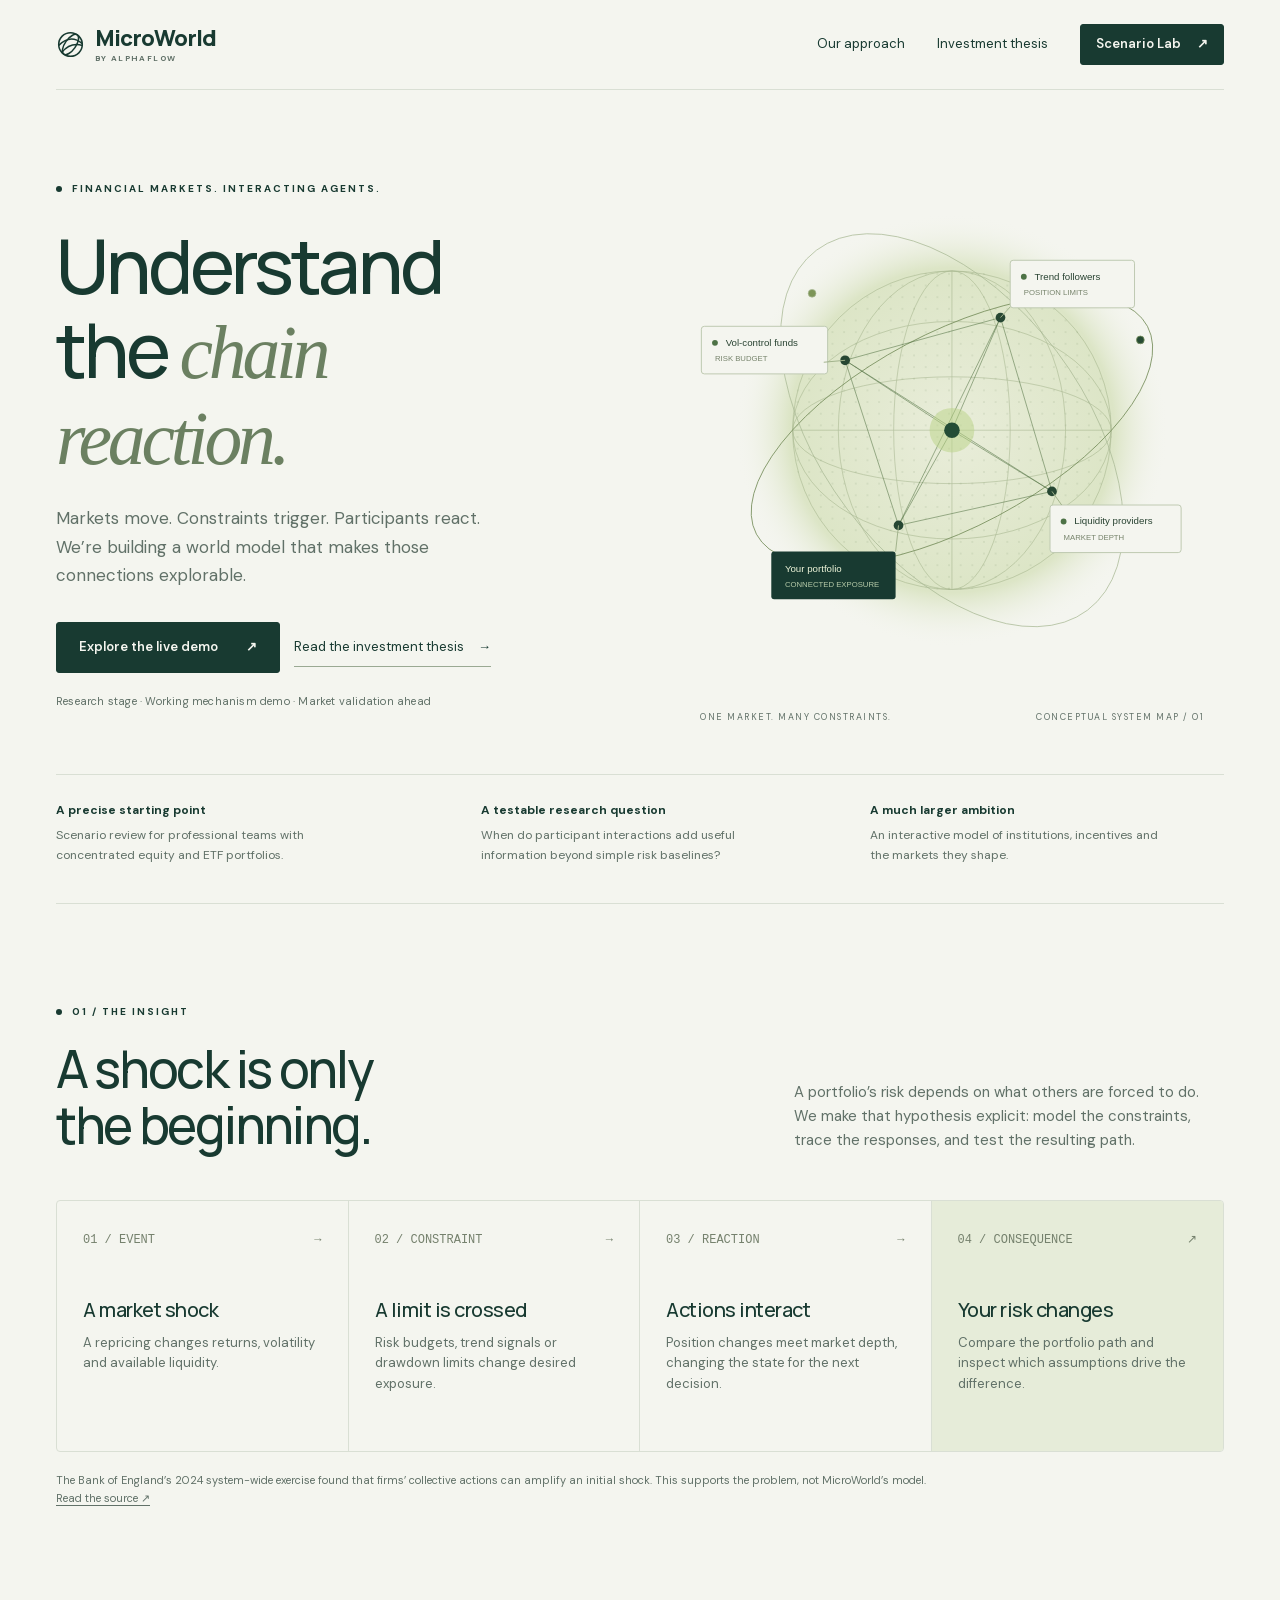
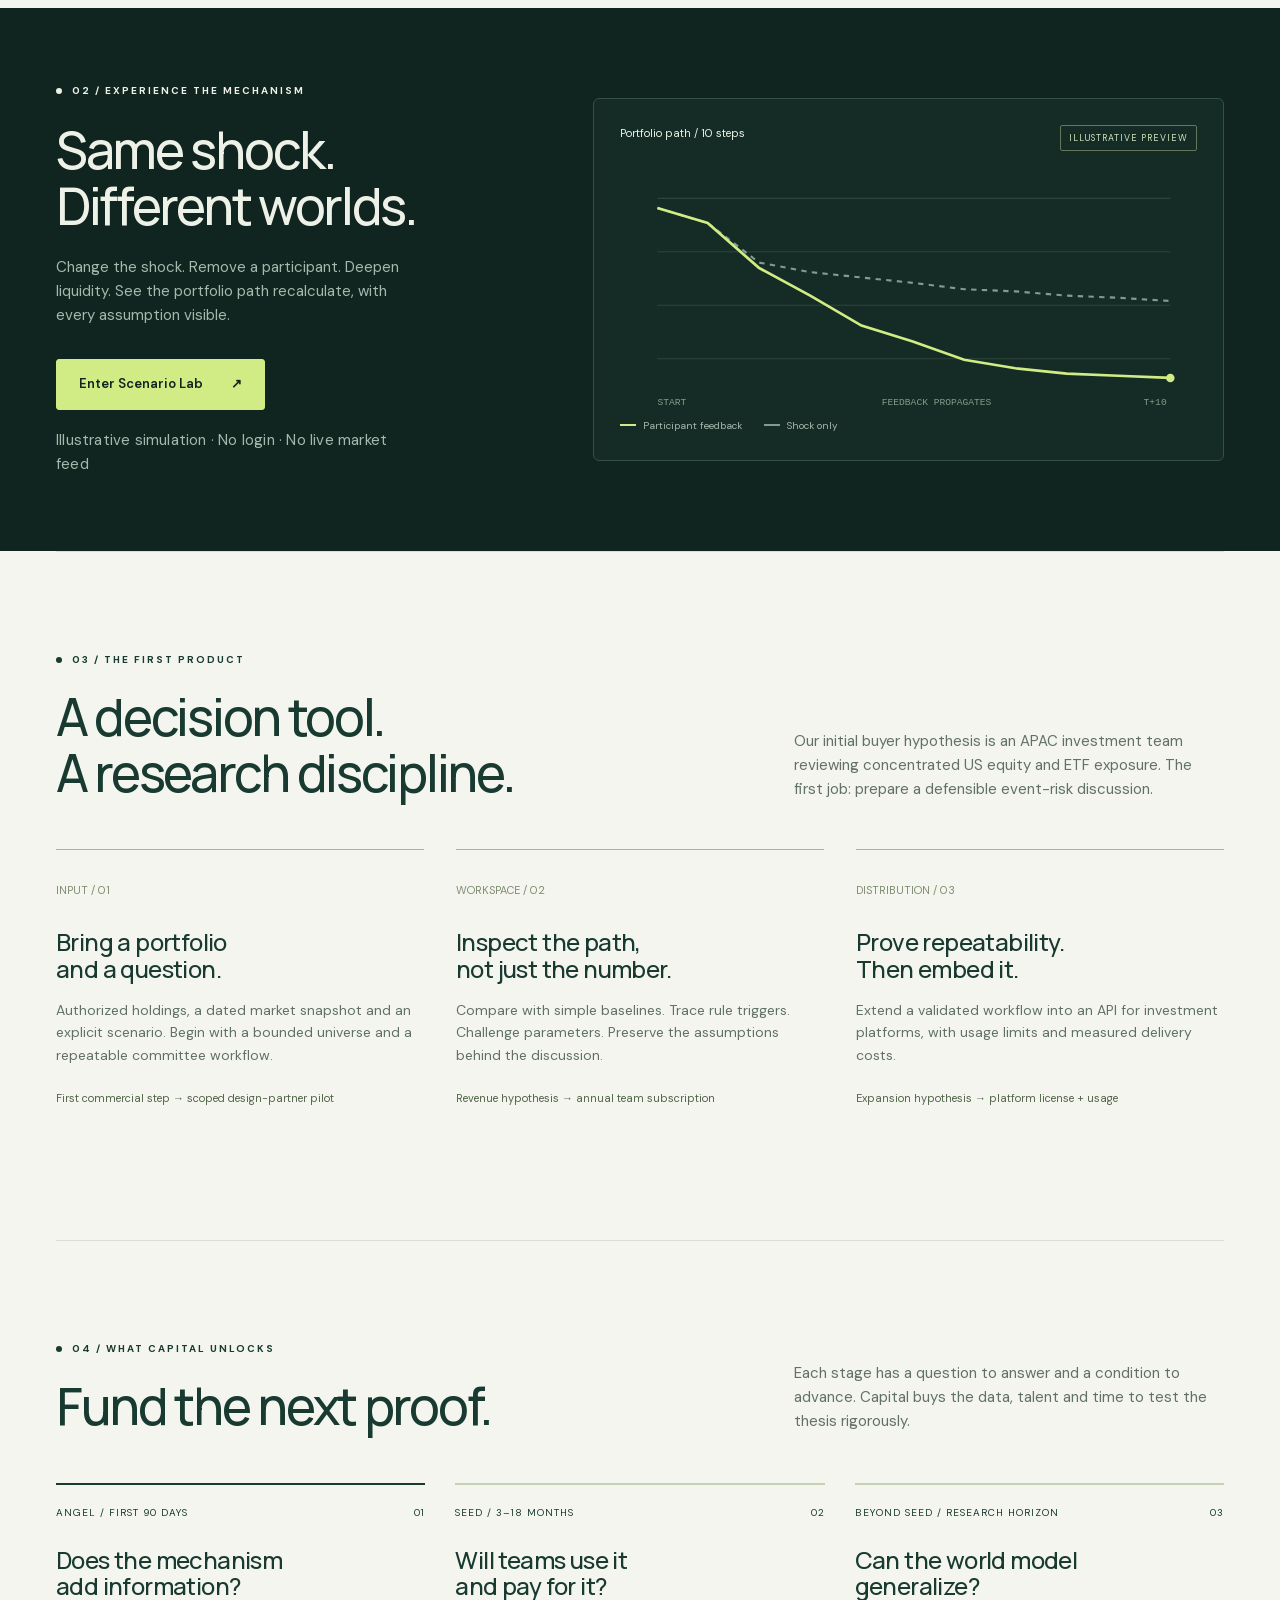
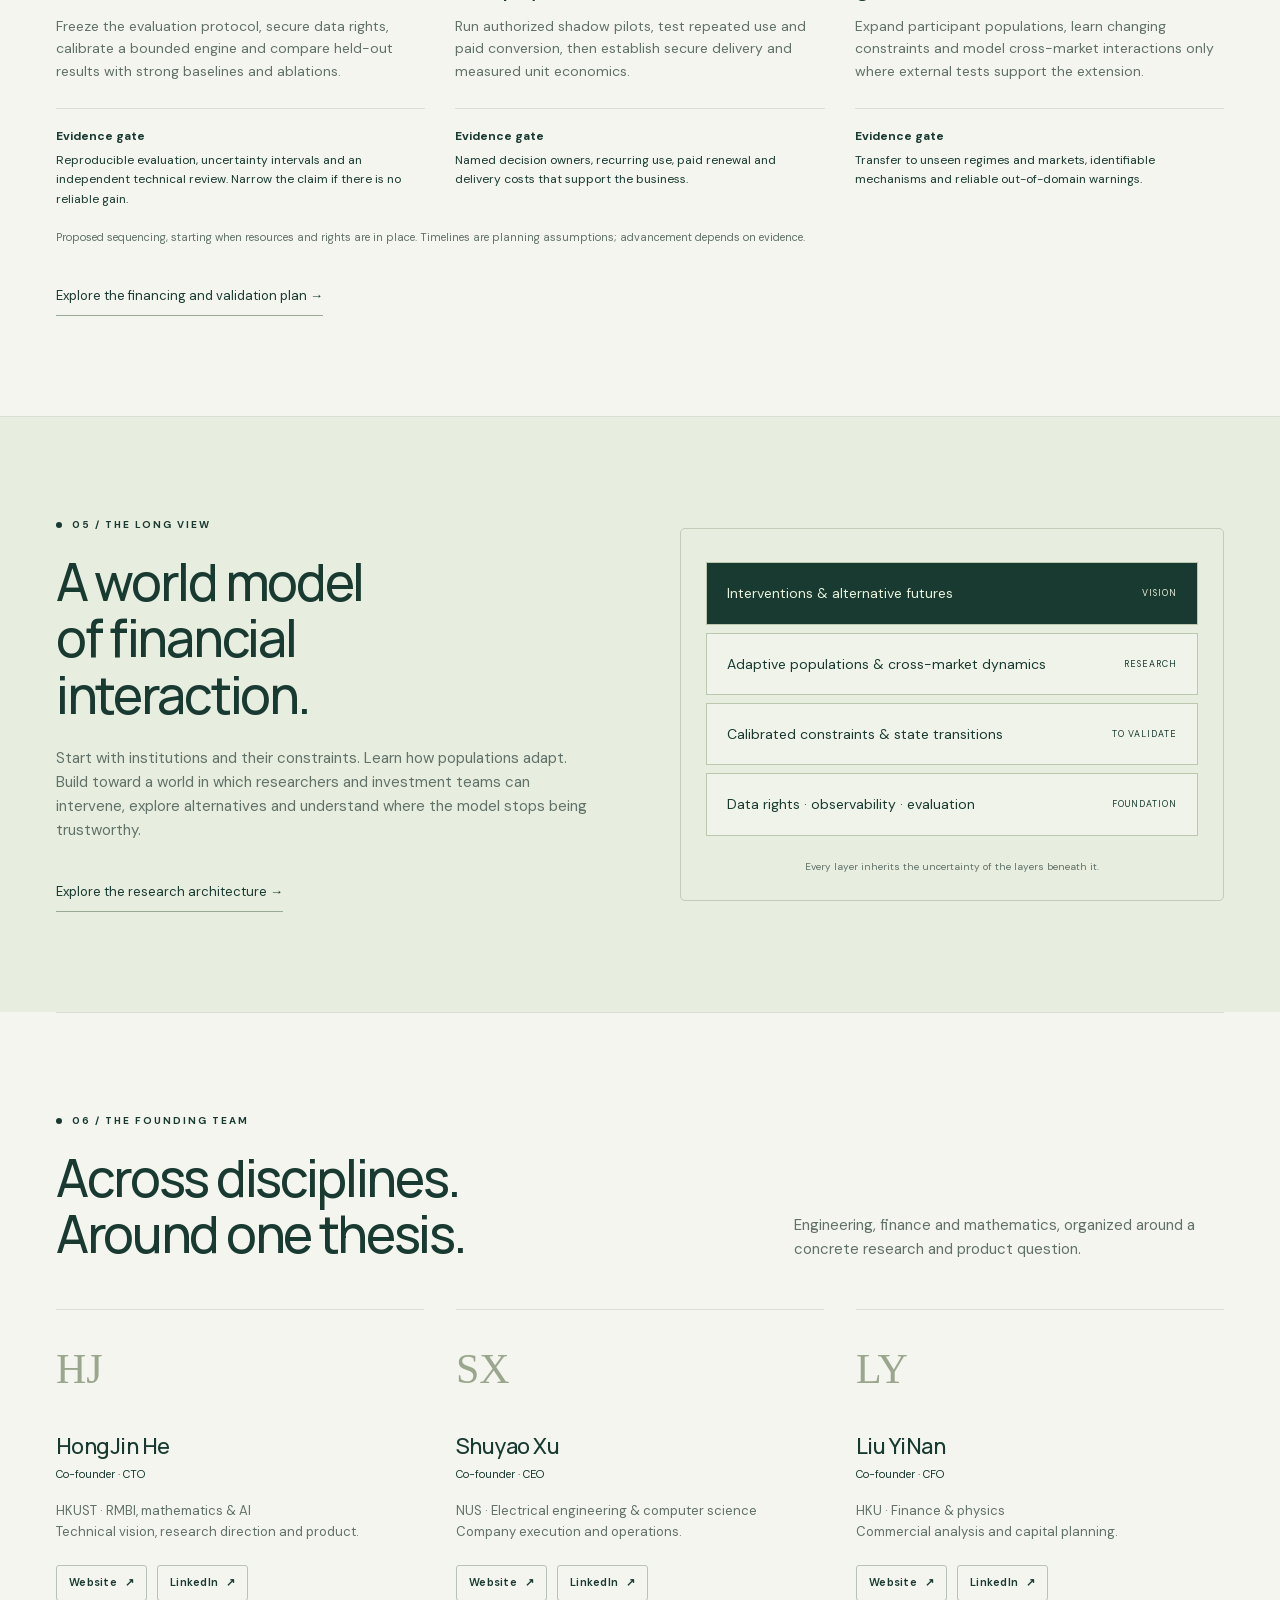
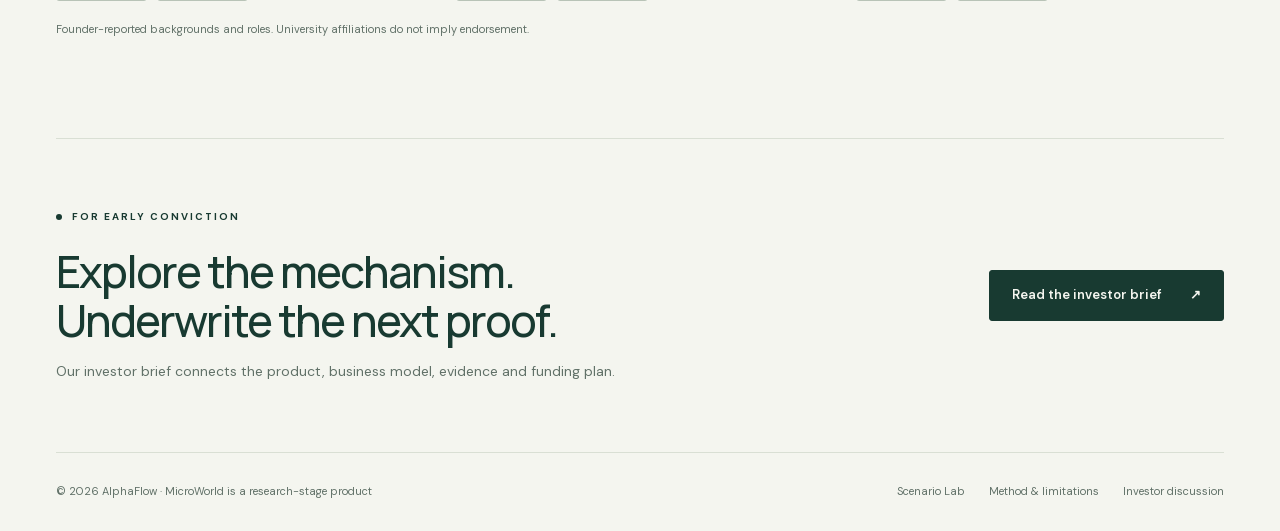
==== index.html @ c83fd240 "Deploy MicroWorld investor website mirror" ====
<!doctype html><html lang="en"><head><meta charset="utf-8"><meta name="viewport" content="width=device-width, initial-scale=1"><meta name="description" content="MicroWorld is building an interactive world model of financial markets. Explore how participant constraints can turn a market shock into portfolio risk."><title>MicroWorld by AlphaFlow — Understand the chain reaction.</title><link rel="icon" href="favicon.svg" type="image/svg+xml"><link rel="stylesheet" href="styles.css"></head><body><a class="skip" href="#main">Skip to content</a><div class="wrap"><header class="header"><a class="brand" href="index.html" aria-label="MicroWorld home"><svg viewBox="0 0 32 32" aria-hidden="true"><g fill="none" stroke="currentColor" stroke-width="1.7"><circle cx="16" cy="16" r="13"/><ellipse cx="16" cy="16" rx="6" ry="13" transform="rotate(35 16 16)"/><path d="M3 17q13-13 26-2M6 25q10-12 23-8"/></g></svg><span class="brand-name">MicroWorld<small>by AlphaFlow</small></span></a><nav class="nav" aria-label="Main navigation"><a class="desktop" href="#approach">Our approach</a><a class="desktop" href="thesis.html">Investment thesis</a><a class="button small" href="lab.html">Scenario Lab <span aria-hidden="true">↗</span></a></nav></header><main id="main"><section class="hero"><div class="hero-copy"><div class="eyebrow">Financial markets. Interacting agents.</div><h1>Understand<br>the <em>chain<br>reaction.</em></h1><p>Markets move. Constraints trigger. Participants react.<br>We’re building a world model that makes those connections explorable.</p><div class="actions"><a class="button" href="lab.html">Explore the live demo <span aria-hidden="true">↗</span></a><a class="text-link" href="thesis.html">Read the investment thesis <span aria-hidden="true">→</span></a></div><p class="micro hero-note">Research stage · Working mechanism demo · Market validation ahead</p></div><div class="world-art"><svg viewBox="0 0 560 550" role="img" aria-label="A network of interacting financial participants surrounding a shared market state"><defs><radialGradient id="globe"><stop offset="0" stop-color="#e9edda"/><stop offset=".75" stop-color="#dce5c6"/><stop offset="1" stop-color="#f4f5ef" stop-opacity="0"/></radialGradient><pattern id="dots" width="12" height="12" patternUnits="userSpaceOnUse"><circle cx="1" cy="1" r=".65" fill="#526f45" opacity=".28"/></pattern></defs><circle cx="280" cy="270" r="223" fill="url(#globe)"/><circle cx="280" cy="270" r="165" fill="url(#dots)"/><g stroke="#778c5c" fill="none" opacity=".48" stroke-width=".65"><circle cx="280" cy="270" r="164"/><ellipse cx="280" cy="270" rx="164" ry="55"/><ellipse cx="280" cy="270" rx="164" ry="112"/><ellipse cx="280" cy="270" rx="60" ry="164"/><ellipse cx="280" cy="270" rx="117" ry="164"/><path d="M116 270h328M280 106v328"/></g><g class="orbit" fill="none" stroke="#78905e" stroke-width=".8"><ellipse cx="280" cy="270" rx="228" ry="100" transform="rotate(-28 280 270)"/><circle cx="474" cy="177" r="4" fill="#274b33"/></g><g class="orbit reverse" fill="none" stroke="#a8b894" stroke-width=".7"><ellipse cx="280" cy="270" rx="232" ry="135" transform="rotate(53 280 270)"/><circle cx="136" cy="129" r="4" fill="#7d9557"/></g><g stroke="#4f6f3f" stroke-width="1" opacity=".55" fill="none"><path d="m170 198 160-44 53 179-158 35-55-170 213 135M330 154 225 368M170 198l110 72 103 63M280 270l50-116M280 270l-55 98"/></g><g fill="#274733"><circle cx="170" cy="198" r="5"/><circle cx="330" cy="154" r="5"/><circle cx="383" cy="333" r="5"/><circle cx="225" cy="368" r="5"/></g><circle class="signal" cx="280" cy="270" r="23" fill="#bad386" opacity=".5"/><circle cx="280" cy="270" r="8" fill="#244d36"/><g font-family="Arial,sans-serif" font-size="10" fill="#294332"><g transform="translate(22 163)"><rect width="130" height="49" rx="3" fill="#f4f5ef" stroke="#bdc9b0"/><circle cx="14" cy="17" r="3" fill="#4d7246"/><text x="25" y="20">Vol-control funds</text><text x="14" y="36" font-size="8" fill="#76836b">RISK BUDGET</text></g><g transform="translate(340 95)"><rect width="128" height="49" rx="3" fill="#f4f5ef" stroke="#bdc9b0"/><circle cx="14" cy="17" r="3" fill="#4d7246"/><text x="25" y="20">Trend followers</text><text x="14" y="36" font-size="8" fill="#76836b">POSITION LIMITS</text></g><g transform="translate(381 347)"><rect width="135" height="49" rx="3" fill="#f4f5ef" stroke="#bdc9b0"/><circle cx="14" cy="17" r="3" fill="#4d7246"/><text x="25" y="20">Liquidity providers</text><text x="14" y="36" font-size="8" fill="#76836b">MARKET DEPTH</text></g><g transform="translate(94 395)"><rect width="128" height="49" rx="3" fill="#183a31"/><text x="14" y="21" fill="#eef5da">Your portfolio</text><text x="14" y="36" font-size="8" fill="#b6cba9">CONNECTED EXPOSURE</text></g></g><path d="M148 200l22-2m170-55-10 11m53 179 10 14M222 395l3-27" stroke="#a1b28b" fill="none"/></svg><div class="art-caption"><span>ONE MARKET. MANY CONSTRAINTS.</span><span>CONCEPTUAL SYSTEM MAP / 01</span></div></div></section><div class="hero-bottom"><div><strong>A precise starting point</strong><p>Scenario review for professional teams with concentrated equity and ETF portfolios.</p></div><div><strong>A testable research question</strong><p>When do participant interactions add useful information beyond simple risk baselines?</p></div><div><strong>A much larger ambition</strong><p>An interactive model of institutions, incentives and the markets they shape.</p></div></div><section class="section" id="approach"><div class="section-head"><div><div class="eyebrow">01 / The insight</div><h2>A shock is only<br>the beginning.</h2></div><p>A portfolio’s risk depends on what others are forced to do. We make that hypothesis explicit: model the constraints, trace the responses, and test the resulting path.</p></div><div class="mechanism"><article><div class="step"><span>01 / EVENT</span><span>→</span></div><h3>A market shock</h3><p>A repricing changes returns, volatility and available liquidity.</p></article><article><div class="step"><span>02 / CONSTRAINT</span><span>→</span></div><h3>A limit is crossed</h3><p>Risk budgets, trend signals or drawdown limits change desired exposure.</p></article><article><div class="step"><span>03 / REACTION</span><span>→</span></div><h3>Actions interact</h3><p>Position changes meet market depth, changing the state for the next decision.</p></article><article><div class="step"><span>04 / CONSEQUENCE</span><span>↗</span></div><h3>Your risk changes</h3><p>Compare the portfolio path and inspect which assumptions drive the difference.</p></article></div><p class="source-note">The Bank of England’s 2024 system-wide exercise found that firms’ collective actions can amplify an initial shock. This supports the problem, not MicroWorld’s model. <a href="https://www.bankofengland.co.uk/financial-stability/boe-system-wide-exploratory-scenario-exercise/boe-swes-exercise-final-report" target="_blank" rel="noopener noreferrer">Read the source ↗</a></p></section></main></div><section class="lab-teaser"><div class="wrap teaser-grid"><div><div class="eyebrow">02 / Experience the mechanism</div><h2>Same shock.<br>Different worlds.</h2><p>Change the shock. Remove a participant. Deepen liquidity. See the portfolio path recalculate, with every assumption visible.</p><div class="actions"><a class="button light" href="lab.html">Enter Scenario Lab <span>↗</span></a></div><p class="micro" style="margin-top:18px">Illustrative simulation · No login · No live market feed</p></div><div class="mini-chart"><div class="mini-chart-top"><span>Portfolio path / 10 steps</span><span class="badge">Illustrative preview</span></div><svg viewBox="0 0 540 240" role="img" aria-label="Illustration of paths diverging as participant feedback amplifies a shock"><g stroke="#2c4439" stroke-width="1"><path d="M35 35h480M35 85h480M35 135h480M35 185h480"/></g><path d="M35 44 82 58 130 95 178 104 226 109 274 114 322 120 370 122 418 126 466 128 515 131" fill="none" stroke="#829a92" stroke-width="2" stroke-dasharray="5 5"/><path d="M35 44 82 58 130 100 178 126 226 154 274 169 322 186 370 194 418 199 466 201 515 203" fill="none" stroke="#d1ec84" stroke-width="2.5"/><circle cx="515" cy="203" r="4" fill="#d1ec84"/><g font-family="monospace" font-size="9" fill="#829c8c"><text x="35" y="228">START</text><text x="245" y="228">FEEDBACK PROPAGATES</text><text x="490" y="228">T+10</text></g></svg><div class="legend"><span>Participant feedback</span><span>Shock only</span></div></div></div></section><div class="wrap"><section class="section" id="product"><div class="section-head"><div><div class="eyebrow">03 / The first product</div><h2>A decision tool.<br>A research discipline.</h2></div><p>Our initial buyer hypothesis is an APAC investment team reviewing concentrated US equity and ETF exposure. The first job: prepare a defensible event-risk discussion.</p></div><div class="compare-head"><article><div class="num">INPUT / 01</div><h3>Bring a portfolio<br>and a question.</h3><p>Authorized holdings, a dated market snapshot and an explicit scenario. Begin with a bounded universe and a repeatable committee workflow.</p><p class="foot">First commercial step → scoped design-partner pilot</p></article><article><div class="num">WORKSPACE / 02</div><h3>Inspect the path,<br>not just the number.</h3><p>Compare with simple baselines. Trace rule triggers. Challenge parameters. Preserve the assumptions behind the discussion.</p><p class="foot">Revenue hypothesis → annual team subscription</p></article><article><div class="num">DISTRIBUTION / 03</div><h3>Prove repeatability.<br>Then embed it.</h3><p>Extend a validated workflow into an API for investment platforms, with usage limits and measured delivery costs.</p><p class="foot">Expansion hypothesis → platform license + usage</p></article></div></section><section class="section" id="roadmap"><div class="section-head"><div><div class="eyebrow">04 / What capital unlocks</div><h2>Fund the next proof.</h2></div><p>Each stage has a question to answer and a condition to advance. Capital buys the data, talent and time to test the thesis rigorously.</p></div><div class="roadmap"><article><div class="stage"><span>Angel / First 90 days</span><span>01</span></div><h3>Does the mechanism<br>add information?</h3><p>Freeze the evaluation protocol, secure data rights, calibrate a bounded engine and compare held-out results with strong baselines and ablations.</p><div class="gate"><strong>Evidence gate</strong>Reproducible evaluation, uncertainty intervals and an independent technical review. Narrow the claim if there is no reliable gain.</div></article><article><div class="stage"><span>Seed / 3–18 months</span><span>02</span></div><h3>Will teams use it<br>and pay for it?</h3><p>Run authorized shadow pilots, test repeated use and paid conversion, then establish secure delivery and measured unit economics.</p><div class="gate"><strong>Evidence gate</strong>Named decision owners, recurring use, paid renewal and delivery costs that support the business.</div></article><article><div class="stage"><span>Beyond seed / Research horizon</span><span>03</span></div><h3>Can the world model<br>generalize?</h3><p>Expand participant populations, learn changing constraints and model cross-market interactions only where external tests support the extension.</p><div class="gate"><strong>Evidence gate</strong>Transfer to unseen regimes and markets, identifiable mechanisms and reliable out-of-domain warnings.</div></article></div><p class="source-note">Proposed sequencing, starting when resources and rights are in place. Timelines are planning assumptions; advancement depends on evidence.</p><div class="actions"><a class="text-link" href="thesis.html#capital">Explore the financing and validation plan →</a></div></section></div><section class="section vision-section" id="vision"><div class="wrap vision-grid"><div><div class="eyebrow">05 / The long view</div><h2>A world model<br>of financial<br>interaction.</h2><p>Start with institutions and their constraints. Learn how populations adapt. Build toward a world in which researchers and investment teams can intervene, explore alternatives and understand where the model stops being trustworthy.</p><div class="actions"><a class="text-link" href="thesis.html#world-model">Explore the research architecture →</a></div></div><div class="world-stack"><div class="world-layer"><span>Interventions & alternative futures</span><small>Vision</small></div><div class="world-layer"><span>Adaptive populations & cross-market dynamics</span><small>Research</small></div><div class="world-layer"><span>Calibrated constraints & state transitions</span><small>To validate</small></div><div class="world-layer"><span>Data rights · observability · evaluation</span><small>Foundation</small></div><p>Every layer inherits the uncertainty of the layers beneath it.</p></div></div></section><div class="wrap"><section class="section" id="team"><div class="section-head"><div><div class="eyebrow">06 / The founding team</div><h2>Across disciplines.<br>Around one thesis.</h2></div><p>Engineering, finance and mathematics, organized around a concrete research and product question.</p></div><div class="team"><article class="person"><div class="initial">HJ</div><h3>HongJin He</h3><div class="role">Co-founder · CTO</div><p>HKUST · RMBI, mathematics & AI<br>Technical vision, research direction and product.</p><div class="profile-links" aria-label="HongJin He profiles"><a href="https://hongjin-he.github.io/" target="_blank" rel="noopener noreferrer">Website <span aria-hidden="true">↗</span></a><a href="https://www.linkedin.com/in/hongjinhe-hkust/" target="_blank" rel="noopener noreferrer">LinkedIn <span aria-hidden="true">↗</span></a></div></article><article class="person"><div class="initial">SX</div><h3>Shuyao Xu</h3><div class="role">Co-founder · CEO</div><p>NUS · Electrical engineering & computer science<br>Company execution and operations.</p><div class="profile-links" aria-label="Shuyao Xu profiles"><a href="https://davidxu277.github.io/" target="_blank" rel="noopener noreferrer">Website <span aria-hidden="true">↗</span></a><a href="https://www.linkedin.com/in/xushuyao-nus/" target="_blank" rel="noopener noreferrer">LinkedIn <span aria-hidden="true">↗</span></a></div></article><article class="person"><div class="initial">LY</div><h3>Liu YiNan</h3><div class="role">Co-founder · CFO</div><p>HKU · Finance & physics<br>Commercial analysis and capital planning.</p><div class="profile-links" aria-label="Liu YiNan profiles"><a href="https://github.com/Gordonlyn/LGYNN" target="_blank" rel="noopener noreferrer">Website <span aria-hidden="true">↗</span></a><a href="https://www.linkedin.com/in/yinan-gordon-liu/" target="_blank" rel="noopener noreferrer">LinkedIn <span aria-hidden="true">↗</span></a></div></article></div><p class="source-note">Founder-reported backgrounds and roles. University affiliations do not imply endorsement.</p></section><section class="closing"><div class="closing-inner"><div><div class="eyebrow" style="margin-bottom:22px">For early conviction</div><h2>Explore the mechanism.<br>Underwrite the next proof.</h2><p>Our investor brief connects the product, business model, evidence and funding plan.</p></div><a class="button" href="thesis.html">Read the investor brief <span>↗</span></a></div></section><footer class="footer"><div>© 2026 AlphaFlow · MicroWorld is a research-stage product</div><div class="footer-links"><a href="lab.html">Scenario Lab</a><a href="method.html">Method & limitations</a><a href="thesis.html#discussion">Investor discussion</a></div></footer></div></body></html>
---- styles.css ----
@font-face {
  font-family: 'DM Sans';
  font-style: normal;
  font-weight: 400;
  font-display: swap;
  src: url(fonts/dm-sans-0.woff2) format('woff2');
  unicode-range: U+0000-00FF, U+0131, U+0152-0153, U+02BB-02BC, U+02C6, U+02DA, U+02DC, U+0304, U+0308, U+0329, U+2000-206F, U+20AC, U+2122, U+2191, U+2193, U+2212, U+2215, U+FEFF, U+FFFD;
}
@font-face {
  font-family: 'DM Sans';
  font-style: normal;
  font-weight: 500;
  font-display: swap;
  src: url(fonts/dm-sans-0.woff2) format('woff2');
  unicode-range: U+0000-00FF, U+0131, U+0152-0153, U+02BB-02BC, U+02C6, U+02DA, U+02DC, U+0304, U+0308, U+0329, U+2000-206F, U+20AC, U+2122, U+2191, U+2193, U+2212, U+2215, U+FEFF, U+FFFD;
}
@font-face {
  font-family: 'DM Sans';
  font-style: normal;
  font-weight: 600;
  font-display: swap;
  src: url(fonts/dm-sans-0.woff2) format('woff2');
  unicode-range: U+0000-00FF, U+0131, U+0152-0153, U+02BB-02BC, U+02C6, U+02DA, U+02DC, U+0304, U+0308, U+0329, U+2000-206F, U+20AC, U+2122, U+2191, U+2193, U+2212, U+2215, U+FEFF, U+FFFD;
}
@font-face {
  font-family: 'DM Sans';
  font-style: normal;
  font-weight: 700;
  font-display: swap;
  src: url(fonts/dm-sans-0.woff2) format('woff2');
  unicode-range: U+0000-00FF, U+0131, U+0152-0153, U+02BB-02BC, U+02C6, U+02DA, U+02DC, U+0304, U+0308, U+0329, U+2000-206F, U+20AC, U+2122, U+2191, U+2193, U+2212, U+2215, U+FEFF, U+FFFD;
}
@font-face {
  font-family: 'DM Sans';
  font-style: normal;
  font-weight: 800;
  font-display: swap;
  src: url(fonts/dm-sans-0.woff2) format('woff2');
  unicode-range: U+0000-00FF, U+0131, U+0152-0153, U+02BB-02BC, U+02C6, U+02DA, U+02DC, U+0304, U+0308, U+0329, U+2000-206F, U+20AC, U+2122, U+2191, U+2193, U+2212, U+2215, U+FEFF, U+FFFD;
}
@font-face {
  font-family: 'Manrope';
  font-style: normal;
  font-weight: 400;
  font-display: swap;
  src: url(fonts/manrope-0.woff2) format('woff2');
  unicode-range: U+0000-00FF, U+0131, U+0152-0153, U+02BB-02BC, U+02C6, U+02DA, U+02DC, U+0304, U+0308, U+0329, U+2000-206F, U+20AC, U+2122, U+2191, U+2193, U+2212, U+2215, U+FEFF, U+FFFD;
}
@font-face {
  font-family: 'Manrope';
  font-style: normal;
  font-weight: 500;
  font-display: swap;
  src: url(fonts/manrope-0.woff2) format('woff2');
  unicode-range: U+0000-00FF, U+0131, U+0152-0153, U+02BB-02BC, U+02C6, U+02DA, U+02DC, U+0304, U+0308, U+0329, U+2000-206F, U+20AC, U+2122, U+2191, U+2193, U+2212, U+2215, U+FEFF, U+FFFD;
}
@font-face {
  font-family: 'Manrope';
  font-style: normal;
  font-weight: 600;
  font-display: swap;
  src: url(fonts/manrope-0.woff2) format('woff2');
  unicode-range: U+0000-00FF, U+0131, U+0152-0153, U+02BB-02BC, U+02C6, U+02DA, U+02DC, U+0304, U+0308, U+0329, U+2000-206F, U+20AC, U+2122, U+2191, U+2193, U+2212, U+2215, U+FEFF, U+FFFD;
}
@font-face {
  font-family: 'Manrope';
  font-style: normal;
  font-weight: 700;
  font-display: swap;
  src: url(fonts/manrope-0.woff2) format('woff2');
  unicode-range: U+0000-00FF, U+0131, U+0152-0153, U+02BB-02BC, U+02C6, U+02DA, U+02DC, U+0304, U+0308, U+0329, U+2000-206F, U+20AC, U+2122, U+2191, U+2193, U+2212, U+2215, U+FEFF, U+FFFD;
}
@font-face {
  font-family: 'Manrope';
  font-style: normal;
  font-weight: 800;
  font-display: swap;
  src: url(fonts/manrope-0.woff2) format('woff2');
  unicode-range: U+0000-00FF, U+0131, U+0152-0153, U+02BB-02BC, U+02C6, U+02DA, U+02DC, U+0304, U+0308, U+0329, U+2000-206F, U+20AC, U+2122, U+2191, U+2193, U+2212, U+2215, U+FEFF, U+FFFD;
}
:root{--paper:#f4f5ef;--ink:#183a31;--muted:#617168;--line:#d9dfd4;--lime:#d1ec84;--white:#fff;--dark:#10251f;--orange:#db7955;--radius:5px;--font:'DM Sans',Arial,sans-serif;--display:'Manrope',Arial,sans-serif}*{box-sizing:border-box}html{scroll-behavior:smooth;scroll-padding-top:90px}body{margin:0;background:var(--paper);color:var(--ink);font-family:var(--font);font-size:16px;line-height:1.6}a{color:inherit;text-decoration:none}button,input,select{font:inherit}button,a,input,select,summary{-webkit-tap-highlight-color:transparent}button{cursor:pointer}a:focus-visible,button:focus-visible,input:focus-visible,select:focus-visible,summary:focus-visible{outline:3px solid #899c43;outline-offset:5px}button:disabled{cursor:wait;opacity:.65}img,svg{max-width:100%}h1,h2,h3,h4,p{margin:0}h1,h2,h3{font-family:var(--display);font-weight:500;line-height:1.1;letter-spacing:-.045em}h1{font-size:clamp(48px,5.9vw,88px)}h2{font-size:clamp(35px,4vw,58px)}h3{font-size:24px;letter-spacing:-.025em}p{color:var(--muted)}.wrap{max-width:1320px;margin:auto;padding:0 56px}.skip{position:absolute;left:20px;top:-100px;background:var(--lime);padding:10px;z-index:100}.skip:focus{top:10px}.header{height:90px;display:flex;align-items:center;justify-content:space-between;border-bottom:1px solid var(--line);gap:24px}.brand{display:inline-flex;align-items:center;gap:10px;font-family:var(--display);font-size:22px;font-weight:800;letter-spacing:-.9px}.brand svg{width:29px;height:29px}.nav{display:flex;align-items:center;gap:32px;font-size:13px}.nav a:hover{opacity:.65}.nav a[aria-current=page]{text-decoration:underline;text-underline-offset:8px}.button{display:inline-flex;align-items:center;justify-content:center;gap:28px;background:var(--ink);color:var(--paper);border:1px solid var(--ink);padding:14px 22px;font-size:13px;font-weight:600;border-radius:3px;min-height:48px;transition:transform .2s,background .2s}.button:hover{background:#2c5145;transform:translateY(-2px)}.button.light{background:var(--lime);border-color:var(--lime);color:var(--dark)}.button.outline{background:transparent;color:var(--ink);border-color:#b8c3b7}.button.small{padding:9px 15px;min-height:40px;gap:16px}.eyebrow{display:flex;gap:10px;align-items:center;font-size:10px;font-weight:700;letter-spacing:2px;text-transform:uppercase}.eyebrow:before{content:'';width:6px;height:6px;background:currentColor;border-radius:50%}.hero{padding:78px 0 50px;display:grid;grid-template-columns:1.12fr 1fr;gap:15px;align-items:center;min-height:660px}.hero h1{margin:27px 0 24px;max-width:690px}.hero h1 em{font-family:Georgia,serif;font-weight:400;color:#6b8061;letter-spacing:-.055em}.hero-copy>p{max-width:470px;font-size:17px;line-height:1.7}.actions{display:flex;flex-wrap:wrap;gap:14px;align-items:center;margin-top:32px}.text-link{font-size:13px;display:inline-flex;align-items:center;gap:14px;border-bottom:1px solid #9aa993;padding:8px 0}.micro{font-size:11px;letter-spacing:.2px}.hero-note{margin-top:20px}.world-art{position:relative;min-width:0}.world-art svg{width:100%;height:auto;overflow:visible}.art-caption{display:flex;justify-content:space-between;font-size:9px;letter-spacing:1.5px;color:var(--muted);padding:0 20px}.orbit{transform-origin:280px 270px;animation:orbit 100s linear infinite}.orbit.reverse{animation-direction:reverse;animation-duration:130s}.signal{animation:signal 4s ease-in-out infinite}.hero-bottom{display:grid;grid-template-columns:1.1fr 1fr 1fr;border-top:1px solid var(--line);padding:26px 0 38px;gap:35px}.hero-bottom p{font-size:12px;max-width:300px}.hero-bottom strong{font-size:12px;display:block;color:var(--ink);margin-bottom:6px}.label{font-size:10px;letter-spacing:1.6px;text-transform:uppercase;color:var(--muted)}.section{padding:100px 0;border-top:1px solid var(--line)}.section-head{display:grid;grid-template-columns:1.2fr 1fr;align-items:end;gap:80px;margin-bottom:48px}.section-head h2{margin-top:20px}.section-head>p{font-size:15px;max-width:430px;justify-self:end}.mechanism{display:grid;grid-template-columns:repeat(4,1fr);border:1px solid var(--line);border-radius:4px;overflow:hidden}.mechanism article{padding:30px 26px;border-right:1px solid var(--line);position:relative;min-height:250px}.mechanism article:last-child{border:0;background:#e6ecd9}.step{display:flex;justify-content:space-between;font-family:monospace;font-size:12px;color:#75816d;margin-bottom:48px}.mechanism h3{font-size:20px;margin-bottom:12px}.mechanism p{font-size:13px}.source-note{font-size:11px;margin-top:20px;max-width:880px}.source-note a{text-decoration:underline;text-underline-offset:3px}.lab-teaser{background:var(--dark);color:#eef1e7;padding:75px 0}.lab-teaser p{color:#a7b9ae}.teaser-grid{display:grid;grid-template-columns:.85fr 1.2fr;gap:90px;align-items:center}.teaser-grid h2{margin:22px 0}.teaser-grid>div>p{font-size:15px;max-width:360px}.mini-chart{border:1px solid #365045;border-radius:6px;background:#142c25;padding:26px}.mini-chart-top{display:flex;justify-content:space-between;font-size:11px;margin-bottom:10px}.badge{font-size:9px;letter-spacing:1px;text-transform:uppercase;padding:5px 8px;border:1px solid #65775a;color:#d2e4bd;white-space:nowrap;border-radius:2px}.mini-chart svg{width:100%;display:block}.legend{display:flex;gap:22px;font-size:10px;color:#a7b9ae;flex-wrap:wrap}.legend span:before{content:'';display:inline-block;width:16px;height:2px;background:var(--lime);margin:0 7px 3px 0}.legend span:nth-child(2):before{background:#829a92}.compare-head{display:grid;grid-template-columns:1fr 1fr 1fr;gap:32px}.compare-head article{padding:32px 0;border-top:1px solid #a6b59d}.compare-head .num{font-size:11px;color:#7f8e71;margin-bottom:30px}.compare-head h3{margin-bottom:17px}.compare-head p{font-size:14px}.compare-head .foot{font-size:11px;margin-top:24px;color:#526549}.roadmap{display:grid;grid-template-columns:repeat(3,1fr);gap:30px;margin-top:50px}.roadmap article{border-top:2px solid #c5d3b1;padding-top:20px}.roadmap article:first-child{border-color:var(--ink)}.roadmap .stage{display:flex;justify-content:space-between;gap:8px;font-size:10px;text-transform:uppercase;letter-spacing:1px;margin-bottom:26px}.roadmap h3{margin-bottom:15px}.roadmap p{font-size:14px}.gate{margin-top:26px;padding-top:18px;border-top:1px solid var(--line);font-size:12px}.gate strong{display:block;margin-bottom:5px}.vision-section{background:#e7eddf}.vision-grid{display:grid;grid-template-columns:1fr 1fr;gap:80px;align-items:center}.vision-grid h2{margin:20px 0 24px}.vision-grid p{font-size:15px}.world-stack{border:1px solid #c2ccb8;border-radius:5px;padding:25px}.world-layer{padding:19px 20px;display:flex;align-items:center;justify-content:space-between;border:1px solid #bbc8ad;margin:8px 0;background:#f0f3e9;font-size:14px}.world-layer:first-child{background:var(--ink);color:#e9f0db}.world-layer small{font-size:9px;letter-spacing:1px;text-transform:uppercase}.world-stack>p{font-size:10px;text-align:center;padding:15px 8px 0}.team{display:grid;grid-template-columns:repeat(3,1fr);gap:32px}.person{border-top:1px solid var(--line);padding-top:26px}.person .initial{font-family:Georgia,serif;font-size:42px;color:#9aa68d;margin-bottom:30px}.person h3{font-size:22px}.person .role{font-size:11px;margin:8px 0 18px;color:var(--ink)}.person p{font-size:13px}.profile-links{display:flex;flex-wrap:wrap;gap:10px;margin-top:22px}.profile-links a{display:inline-flex;align-items:center;gap:8px;border:1px solid #b8c3b7;border-radius:3px;padding:8px 12px;color:var(--ink);font-size:11px;font-weight:600;letter-spacing:.25px;transition:background .2s,border-color .2s,transform .2s}.profile-links a:hover{background:#e6ecd9;border-color:#8fa182;transform:translateY(-1px)}.closing{padding:70px 0;border-top:1px solid var(--line)}.closing-inner{display:flex;align-items:center;justify-content:space-between;gap:30px}.closing h2{font-size:44px;max-width:650px}.closing p{margin-top:16px;font-size:14px}.footer{padding:30px 0;border-top:1px solid var(--line);display:flex;justify-content:space-between;gap:24px;font-size:11px;color:var(--muted)}.footer-links{display:flex;gap:24px}.page-top{padding:70px 0 55px;max-width:960px}.page-top h1{font-size:clamp(44px,5vw,72px);margin:22px 0}.page-top>p{max-width:680px}.thesis-grid{display:grid;grid-template-columns:230px 1fr;gap:70px;padding-bottom:90px}.toc{position:sticky;top:30px;align-self:start;display:grid;gap:13px;font-size:12px;padding-top:30px;border-top:1px solid var(--line)}.toc a{color:var(--muted)}.toc a:hover{color:var(--ink)}.prose section{padding:35px 0 48px;border-top:1px solid var(--line)}.prose h2{font-size:34px;margin-bottom:23px}.prose h3{font-size:19px;margin:25px 0 12px}.prose p{font-size:15px;margin-bottom:15px}.prose ul{padding-left:20px;color:var(--muted);font-size:14px}.prose li{margin:10px 0}.prose table{border-collapse:collapse;width:100%;font-size:12px;margin:20px 0}.prose td,.prose th{text-align:left;padding:15px 12px;border-bottom:1px solid var(--line);vertical-align:top}.prose th{font-size:10px;text-transform:uppercase;letter-spacing:.8px;color:var(--muted)}.prose a:not(.button){text-decoration:underline;text-underline-offset:4px}.callout{padding:22px 25px;background:#e7edde;border-left:3px solid #7d975d;margin:25px 0;font-size:14px}.callout p:last-child{margin:0}.status-row{display:grid;grid-template-columns:110px 1fr;gap:20px;padding:18px 0;border-bottom:1px solid var(--line);font-size:14px}.status-tag{font-size:9px;text-transform:uppercase;letter-spacing:1px;font-weight:700;align-self:start;padding:5px 7px;background:#e3e9d8;text-align:center}.status-tag.planned{background:#ebe5d8}.faq details{border-bottom:1px solid var(--line);padding:20px 0}.faq summary{font-family:var(--display);font-size:17px;cursor:pointer}.faq details p{padding:18px 20px 0 0;font-size:14px}.print-only{display:none}@keyframes orbit{to{transform:rotate(360deg)}}@keyframes signal{0%,100%{opacity:.4}50%{opacity:1}}@media(prefers-reduced-motion:reduce){*{animation:none!important;transition:none!important;scroll-behavior:auto!important}}@media(min-width:1500px){.hero{min-height:710px}}@media(max-width:1000px){.wrap{padding:0 30px}.nav{gap:20px}.hero{gap:0;min-height:580px}.hero h1{font-size:60px}.section-head{gap:35px}.teaser-grid{gap:40px}.mechanism article{padding:25px 18px}.vision-grid{gap:35px}.thesis-grid{grid-template-columns:180px 1fr;gap:35px}}@media(max-width:720px){.wrap{padding:0 22px}.header{height:76px}.brand{font-size:20px}.nav{gap:16px}.nav .desktop{display:none}.nav .button{font-size:11px;padding:8px 11px;min-height:38px;gap:10px}.hero{grid-template-columns:1fr;padding:48px 0 30px;min-height:0}.hero h1{font-size:55px;max-width:500px;line-height:1.04}.hero-copy>p{font-size:15px}.hero .world-art{max-width:460px;margin:0 auto;max-height:450px}.hero-bottom{grid-template-columns:1fr;gap:22px;padding-top:25px}.hero-bottom p{max-width:none}.section{padding:62px 0}.section-head{grid-template-columns:1fr;gap:22px;margin-bottom:32px}.section-head>p{justify-self:start;max-width:none}.mechanism{grid-template-columns:1fr 1fr}.mechanism article{border-bottom:1px solid var(--line);min-height:235px}.mechanism article:nth-child(2){border-right:0}.mechanism article:nth-child(3){border-bottom:0}.step{margin-bottom:30px}.teaser-grid,.vision-grid{grid-template-columns:1fr;gap:35px}.lab-teaser{padding:55px 0}.mini-chart{padding:18px}.compare-head,.roadmap,.team{grid-template-columns:1fr;gap:24px}.compare-head .num{margin-bottom:18px}.compare-head article{padding:22px 0 8px}.roadmap{margin-top:30px}.roadmap .stage{margin-bottom:18px}.person .initial{margin-bottom:12px}.closing-inner{display:block}.closing .button{margin-top:27px}.closing h2{font-size:36px}.footer{display:block}.footer-links{margin-top:18px}.thesis-grid{display:block}.toc{position:static;display:flex;flex-wrap:wrap;gap:10px 22px;padding:20px 0}.prose h2{font-size:30px}.prose table{font-size:11px}.prose td,.prose th{padding:12px 7px}.page-top{padding:50px 0 35px}.status-row{grid-template-columns:85px 1fr;gap:12px}.art-caption{font-size:8px}.hero-note{font-size:10px}.button{gap:20px}.world-layer{font-size:12px;padding:17px 12px}}@media print{body{background:white}.header,.footer,.toc,.no-print{display:none}.wrap{padding:0;max-width:none}.thesis-grid{display:block}.page-top{padding:10px 0}.page-top h1{font-size:36px}.prose section{break-inside:avoid;padding:18px 0}.prose h2{font-size:25px}.print-only{display:block}.section{break-inside:avoid}}

.hero-copy>p.hero-note{font-size:11px;line-height:1.6}

@media(max-width:720px){.hero h1{font-size:clamp(42px,14vw,55px)}}

.brand svg{flex-shrink:0}.brand{white-space:nowrap}@media(max-width:380px){.header{gap:10px}.brand{font-size:17px;gap:7px}.brand svg{width:23px;height:23px}.nav .button{white-space:nowrap;font-size:10px;padding:8px 10px;gap:8px}}
.brand-name{display:flex;flex-direction:column;line-height:1}.brand-name small{margin-top:5px;font-family:var(--font);font-size:8px;font-weight:700;letter-spacing:1.35px;text-transform:uppercase;color:var(--muted)}
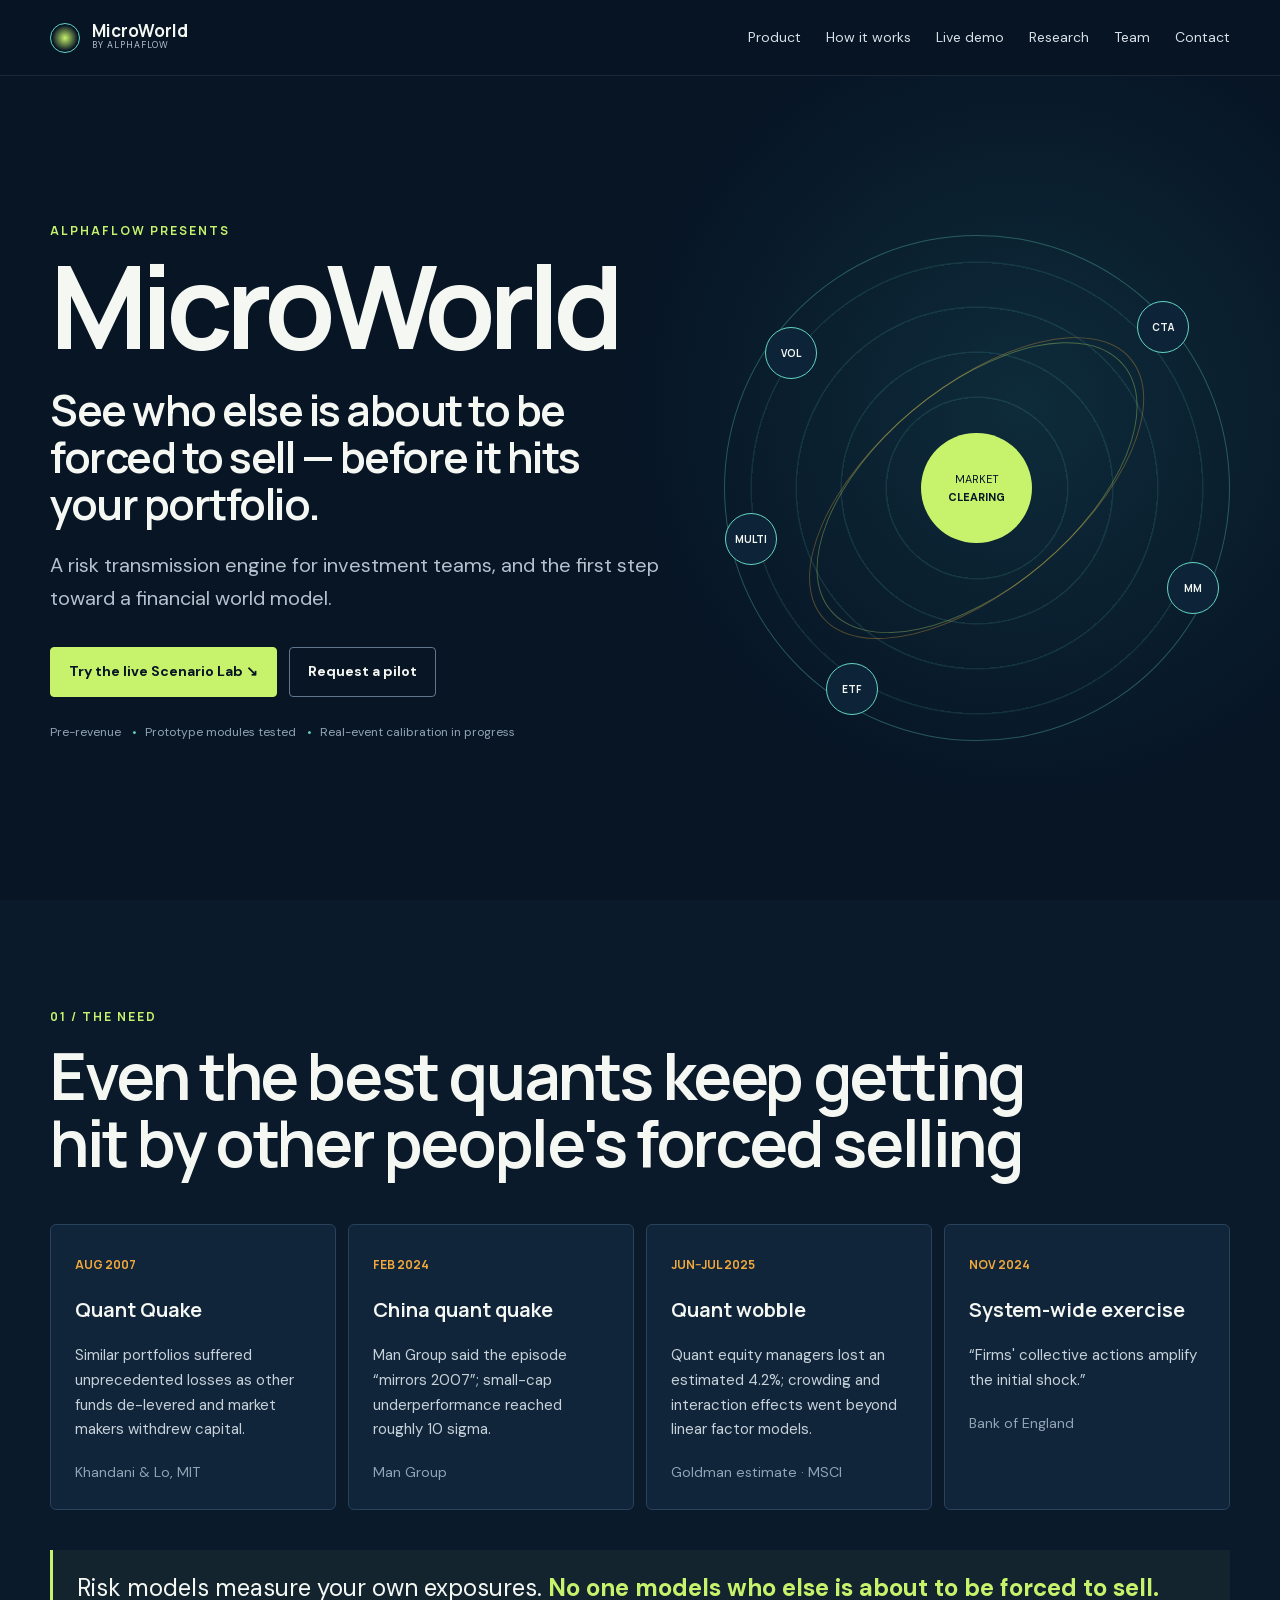
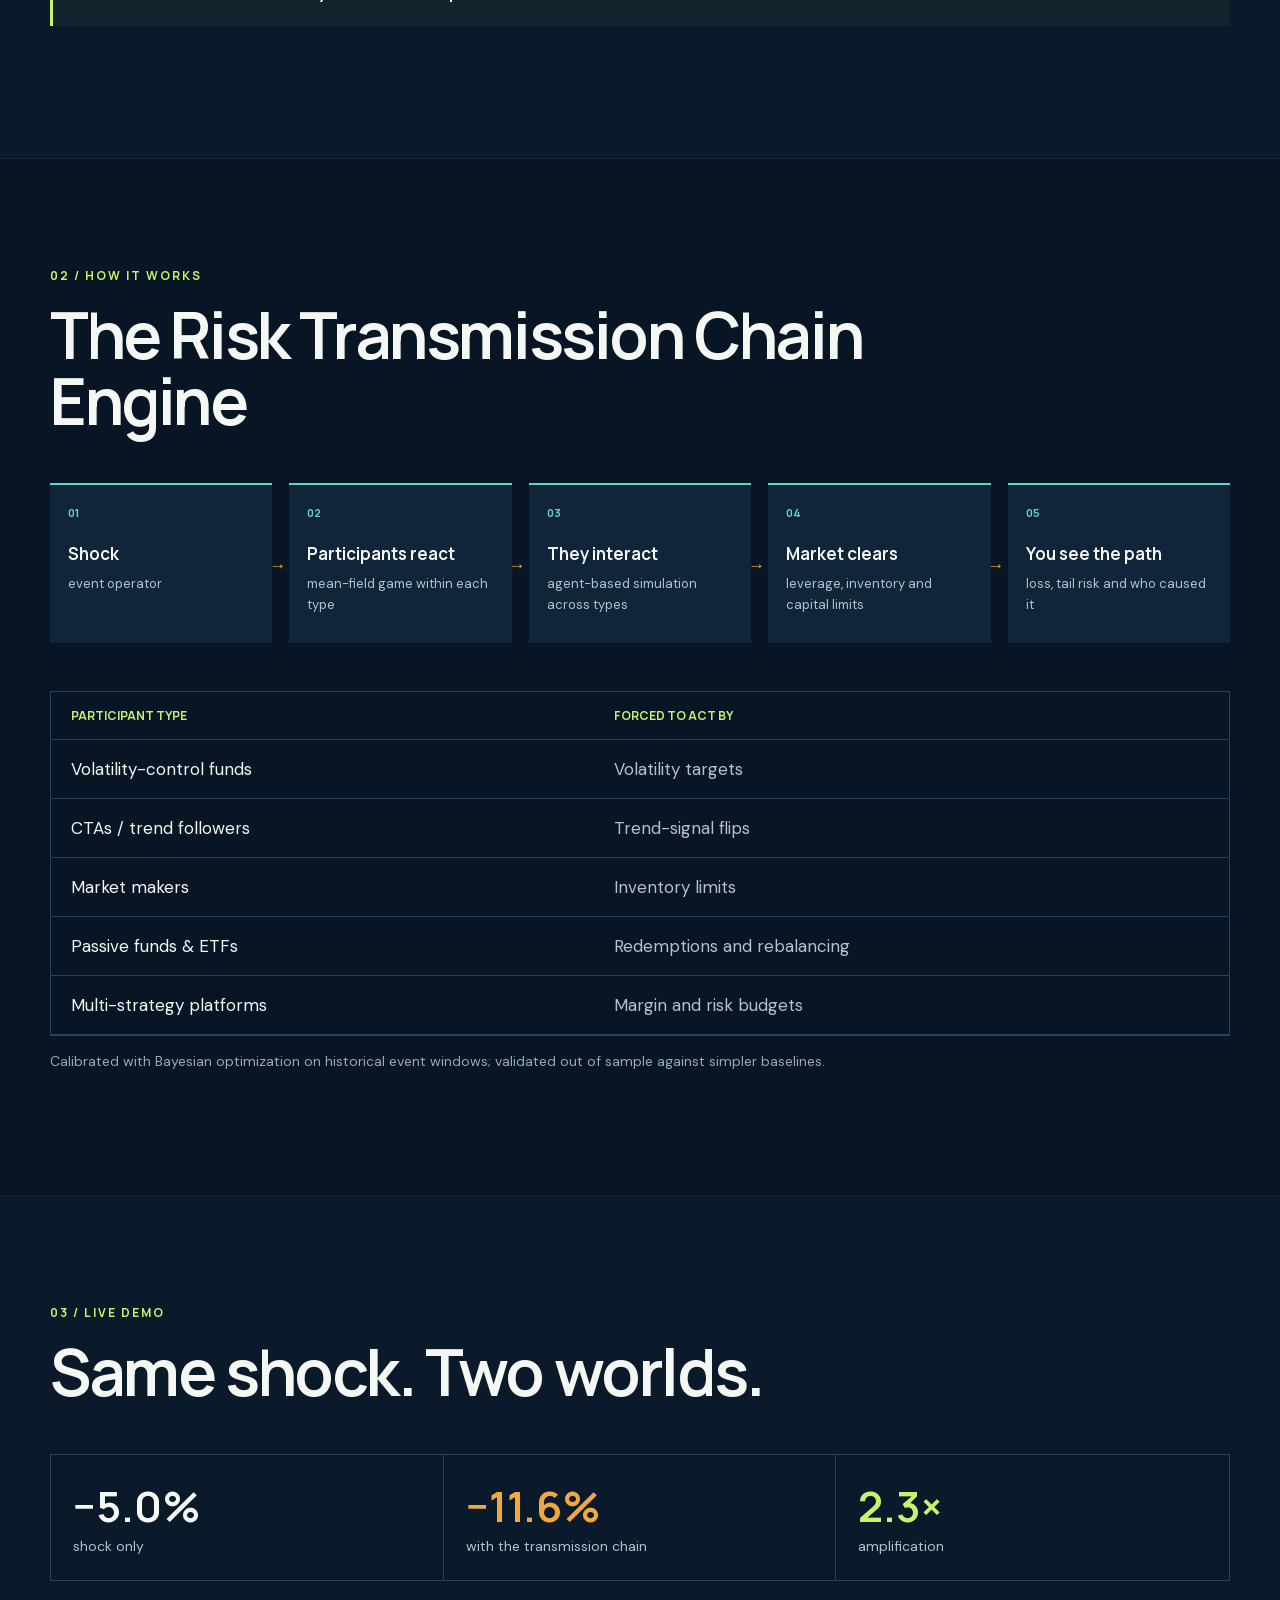
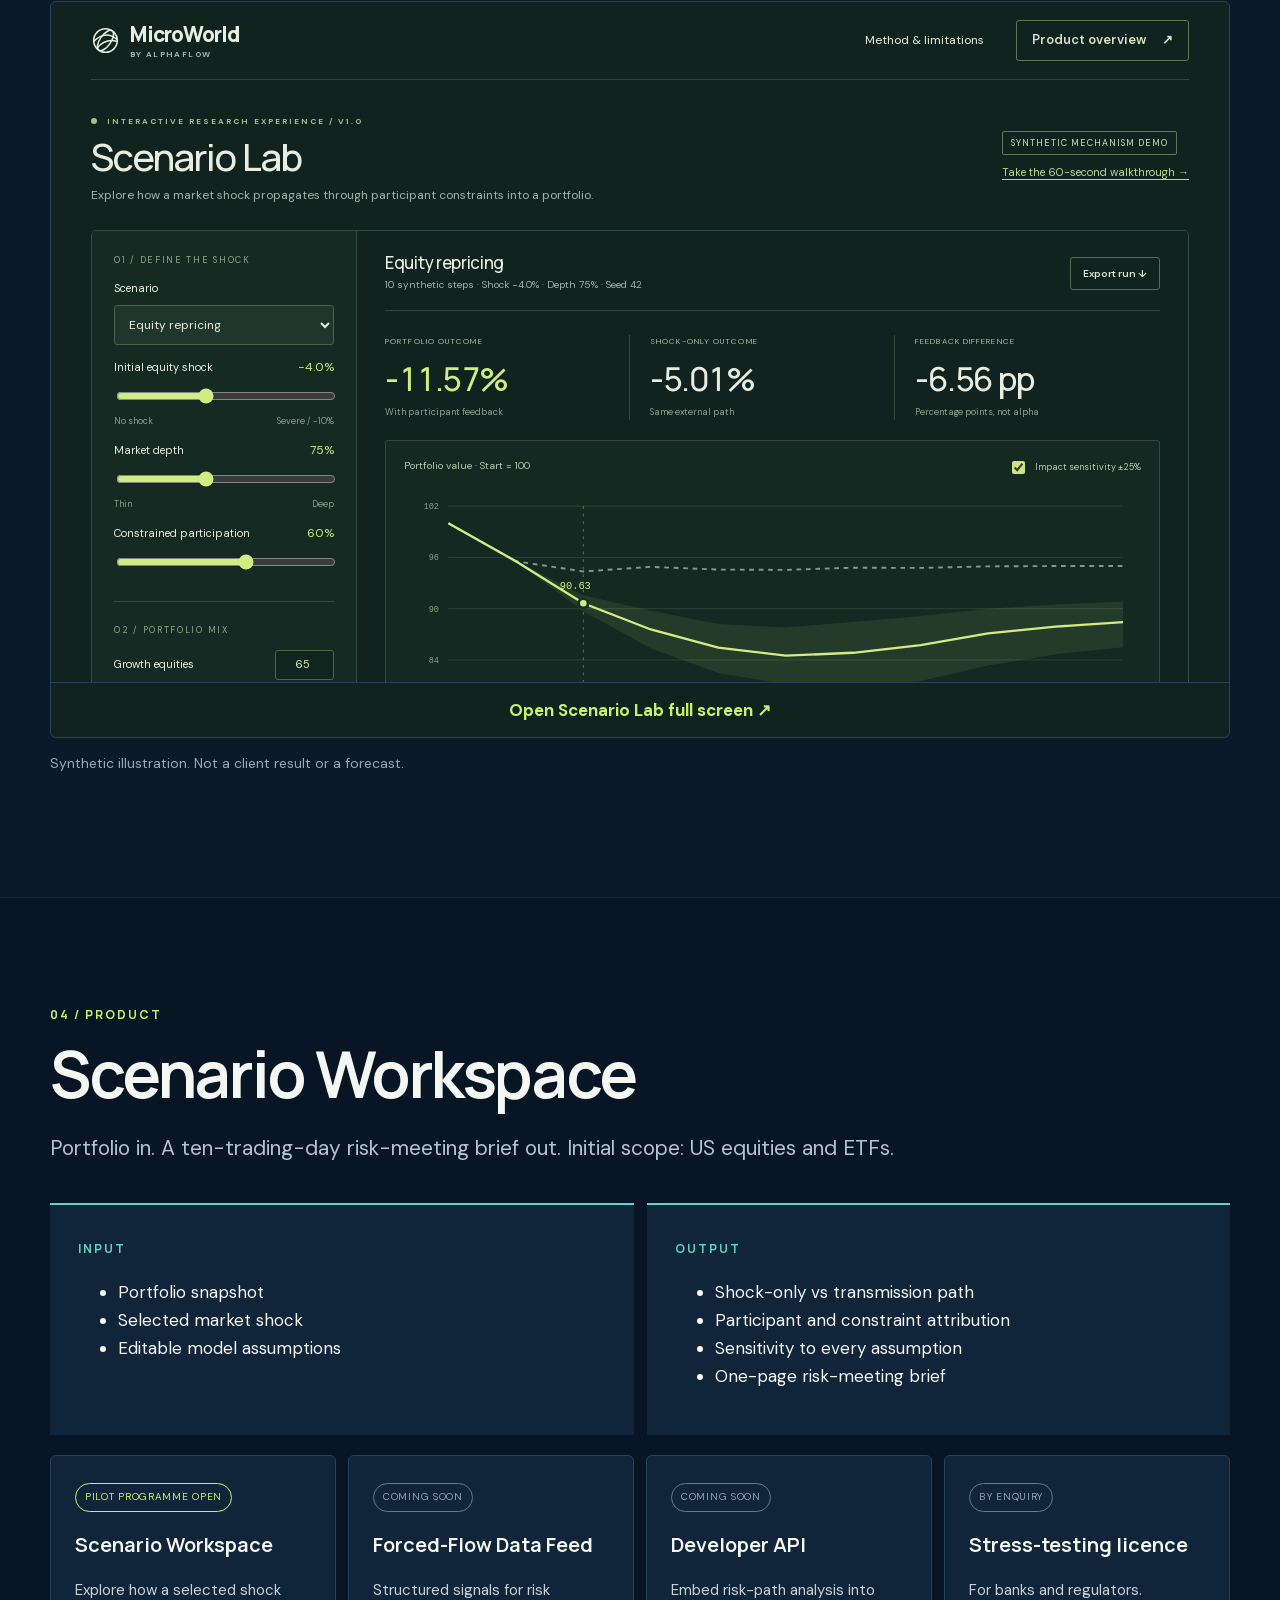
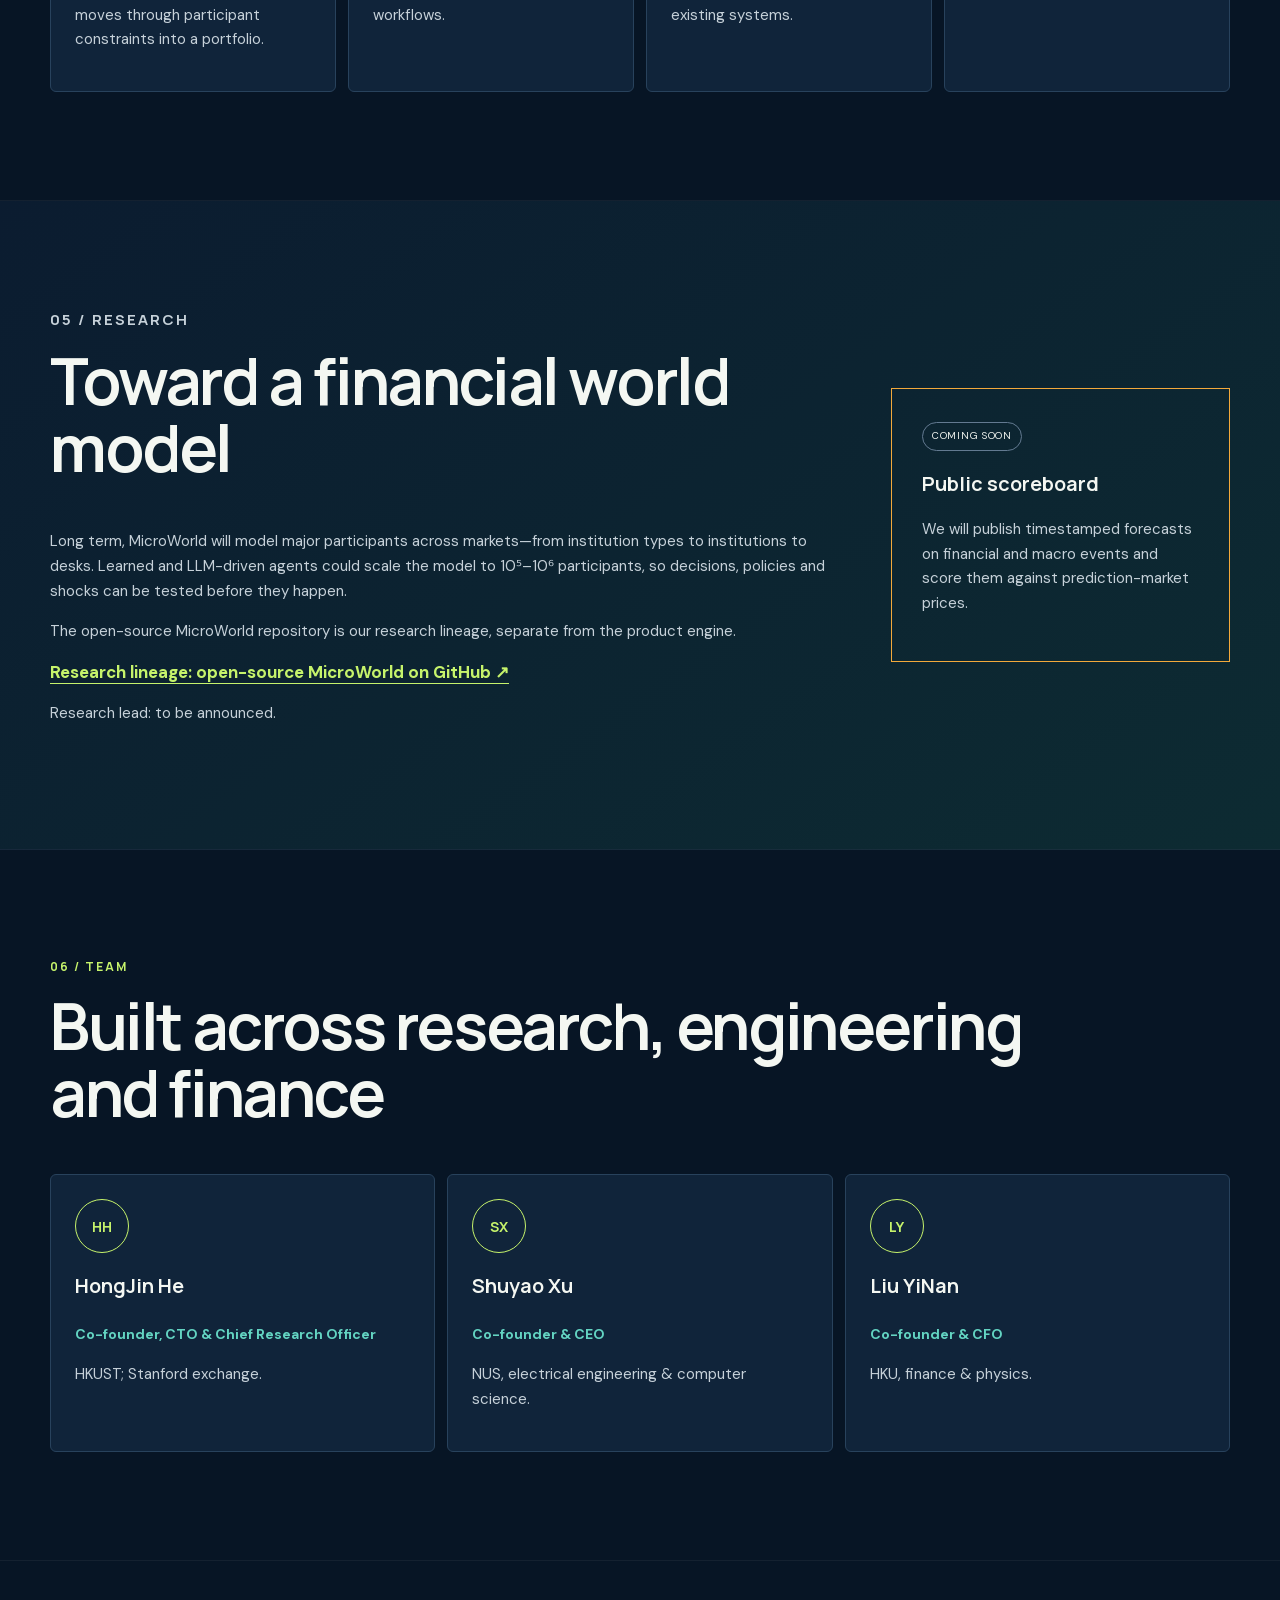
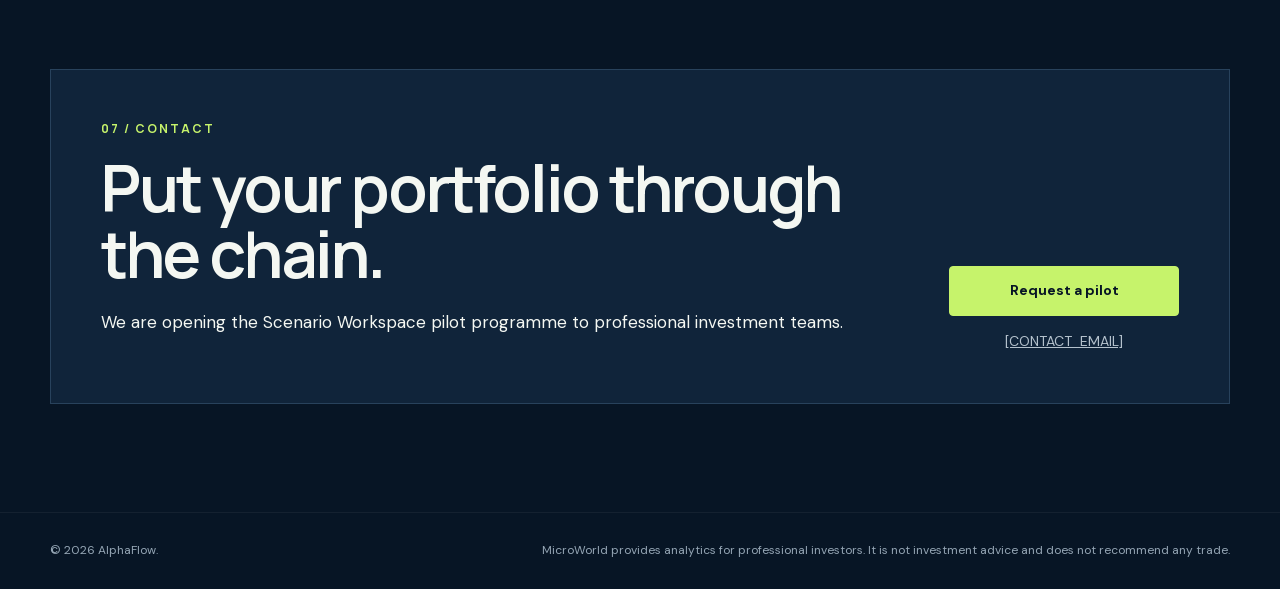
==== commit bd8e63b4: "Rewrite site around risk transmission engine" ====
--- a/index.html
+++ b/index.html
@@ -1 +1,11 @@
-<!doctype html><html lang="en"><head><meta charset="utf-8"><meta name="viewport" content="width=device-width, initial-scale=1"><meta name="description" content="MicroWorld is building an interactive world model of financial markets. Explore how participant constraints can turn a market shock into portfolio risk."><title>MicroWorld by AlphaFlow — Understand the chain reaction.</title><link rel="icon" href="favicon.svg" type="image/svg+xml"><link rel="stylesheet" href="styles.css"></head><body><a class="skip" href="#main">Skip to content</a><div class="wrap"><header class="header"><a class="brand" href="index.html" aria-label="MicroWorld home"><svg viewBox="0 0 32 32" aria-hidden="true"><g fill="none" stroke="currentColor" stroke-width="1.7"><circle cx="16" cy="16" r="13"/><ellipse cx="16" cy="16" rx="6" ry="13" transform="rotate(35 16 16)"/><path d="M3 17q13-13 26-2M6 25q10-12 23-8"/></g></svg><span class="brand-name">MicroWorld<small>by AlphaFlow</small></span></a><nav class="nav" aria-label="Main navigation"><a class="desktop" href="#approach">Our approach</a><a class="desktop" href="thesis.html">Investment thesis</a><a class="button small" href="lab.html">Scenario Lab <span aria-hidden="true">↗</span></a></nav></header><main id="main"><section class="hero"><div class="hero-copy"><div class="eyebrow">Financial markets. Interacting agents.</div><h1>Understand<br>the <em>chain<br>reaction.</em></h1><p>Markets move. Constraints trigger. Participants react.<br>We’re building a world model that makes those connections explorable.</p><div class="actions"><a class="button" href="lab.html">Explore the live demo <span aria-hidden="true">↗</span></a><a class="text-link" href="thesis.html">Read the investment thesis <span aria-hidden="true">→</span></a></div><p class="micro hero-note">Research stage · Working mechanism demo · Market validation ahead</p></div><div class="world-art"><svg viewBox="0 0 560 550" role="img" aria-label="A network of interacting financial participants surrounding a shared market state"><defs><radialGradient id="globe"><stop offset="0" stop-color="#e9edda"/><stop offset=".75" stop-color="#dce5c6"/><stop offset="1" stop-color="#f4f5ef" stop-opacity="0"/></radialGradient><pattern id="dots" width="12" height="12" patternUnits="userSpaceOnUse"><circle cx="1" cy="1" r=".65" fill="#526f45" opacity=".28"/></pattern></defs><circle cx="280" cy="270" r="223" fill="url(#globe)"/><circle cx="280" cy="270" r="165" fill="url(#dots)"/><g stroke="#778c5c" fill="none" opacity=".48" stroke-width=".65"><circle cx="280" cy="270" r="164"/><ellipse cx="280" cy="270" rx="164" ry="55"/><ellipse cx="280" cy="270" rx="164" ry="112"/><ellipse cx="280" cy="270" rx="60" ry="164"/><ellipse cx="280" cy="270" rx="117" ry="164"/><path d="M116 270h328M280 106v328"/></g><g class="orbit" fill="none" stroke="#78905e" stroke-width=".8"><ellipse cx="280" cy="270" rx="228" ry="100" transform="rotate(-28 280 270)"/><circle cx="474" cy="177" r="4" fill="#274b33"/></g><g class="orbit reverse" fill="none" stroke="#a8b894" stroke-width=".7"><ellipse cx="280" cy="270" rx="232" ry="135" transform="rotate(53 280 270)"/><circle cx="136" cy="129" r="4" fill="#7d9557"/></g><g stroke="#4f6f3f" stroke-width="1" opacity=".55" fill="none"><path d="m170 198 160-44 53 179-158 35-55-170 213 135M330 154 225 368M170 198l110 72 103 63M280 270l50-116M280 270l-55 98"/></g><g fill="#274733"><circle cx="170" cy="198" r="5"/><circle cx="330" cy="154" r="5"/><circle cx="383" cy="333" r="5"/><circle cx="225" cy="368" r="5"/></g><circle class="signal" cx="280" cy="270" r="23" fill="#bad386" opacity=".5"/><circle cx="280" cy="270" r="8" fill="#244d36"/><g font-family="Arial,sans-serif" font-size="10" fill="#294332"><g transform="translate(22 163)"><rect width="130" height="49" rx="3" fill="#f4f5ef" stroke="#bdc9b0"/><circle cx="14" cy="17" r="3" fill="#4d7246"/><text x="25" y="20">Vol-control funds</text><text x="14" y="36" font-size="8" fill="#76836b">RISK BUDGET</text></g><g transform="translate(340 95)"><rect width="128" height="49" rx="3" fill="#f4f5ef" stroke="#bdc9b0"/><circle cx="14" cy="17" r="3" fill="#4d7246"/><text x="25" y="20">Trend followers</text><text x="14" y="36" font-size="8" fill="#76836b">POSITION LIMITS</text></g><g transform="translate(381 347)"><rect width="135" height="49" rx="3" fill="#f4f5ef" stroke="#bdc9b0"/><circle cx="14" cy="17" r="3" fill="#4d7246"/><text x="25" y="20">Liquidity providers</text><text x="14" y="36" font-size="8" fill="#76836b">MARKET DEPTH</text></g><g transform="translate(94 395)"><rect width="128" height="49" rx="3" fill="#183a31"/><text x="14" y="21" fill="#eef5da">Your portfolio</text><text x="14" y="36" font-size="8" fill="#b6cba9">CONNECTED EXPOSURE</text></g></g><path d="M148 200l22-2m170-55-10 11m53 179 10 14M222 395l3-27" stroke="#a1b28b" fill="none"/></svg><div class="art-caption"><span>ONE MARKET. MANY CONSTRAINTS.</span><span>CONCEPTUAL SYSTEM MAP / 01</span></div></div></section><div class="hero-bottom"><div><strong>A precise starting point</strong><p>Scenario review for professional teams with concentrated equity and ETF portfolios.</p></div><div><strong>A testable research question</strong><p>When do participant interactions add useful information beyond simple risk baselines?</p></div><div><strong>A much larger ambition</strong><p>An interactive model of institutions, incentives and the markets they shape.</p></div></div><section class="section" id="approach"><div class="section-head"><div><div class="eyebrow">01 / The insight</div><h2>A shock is only<br>the beginning.</h2></div><p>A portfolio’s risk depends on what others are forced to do. We make that hypothesis explicit: model the constraints, trace the responses, and test the resulting path.</p></div><div class="mechanism"><article><div class="step"><span>01 / EVENT</span><span>→</span></div><h3>A market shock</h3><p>A repricing changes returns, volatility and available liquidity.</p></article><article><div class="step"><span>02 / CONSTRAINT</span><span>→</span></div><h3>A limit is crossed</h3><p>Risk budgets, trend signals or drawdown limits change desired exposure.</p></article><article><div class="step"><span>03 / REACTION</span><span>→</span></div><h3>Actions interact</h3><p>Position changes meet market depth, changing the state for the next decision.</p></article><article><div class="step"><span>04 / CONSEQUENCE</span><span>↗</span></div><h3>Your risk changes</h3><p>Compare the portfolio path and inspect which assumptions drive the difference.</p></article></div><p class="source-note">The Bank of England’s 2024 system-wide exercise found that firms’ collective actions can amplify an initial shock. This supports the problem, not MicroWorld’s model. <a href="https://www.bankofengland.co.uk/financial-stability/boe-system-wide-exploratory-scenario-exercise/boe-swes-exercise-final-report" target="_blank" rel="noopener noreferrer">Read the source ↗</a></p></section></main></div><section class="lab-teaser"><div class="wrap teaser-grid"><div><div class="eyebrow">02 / Experience the mechanism</div><h2>Same shock.<br>Different worlds.</h2><p>Change the shock. Remove a participant. Deepen liquidity. See the portfolio path recalculate, with every assumption visible.</p><div class="actions"><a class="button light" href="lab.html">Enter Scenario Lab <span>↗</span></a></div><p class="micro" style="margin-top:18px">Illustrative simulation · No login · No live market feed</p></div><div class="mini-chart"><div class="mini-chart-top"><span>Portfolio path / 10 steps</span><span class="badge">Illustrative preview</span></div><svg viewBox="0 0 540 240" role="img" aria-label="Illustration of paths diverging as participant feedback amplifies a shock"><g stroke="#2c4439" stroke-width="1"><path d="M35 35h480M35 85h480M35 135h480M35 185h480"/></g><path d="M35 44 82 58 130 95 178 104 226 109 274 114 322 120 370 122 418 126 466 128 515 131" fill="none" stroke="#829a92" stroke-width="2" stroke-dasharray="5 5"/><path d="M35 44 82 58 130 100 178 126 226 154 274 169 322 186 370 194 418 199 466 201 515 203" fill="none" stroke="#d1ec84" stroke-width="2.5"/><circle cx="515" cy="203" r="4" fill="#d1ec84"/><g font-family="monospace" font-size="9" fill="#829c8c"><text x="35" y="228">START</text><text x="245" y="228">FEEDBACK PROPAGATES</text><text x="490" y="228">T+10</text></g></svg><div class="legend"><span>Participant feedback</span><span>Shock only</span></div></div></div></section><div class="wrap"><section class="section" id="product"><div class="section-head"><div><div class="eyebrow">03 / The first product</div><h2>A decision tool.<br>A research discipline.</h2></div><p>Our initial buyer hypothesis is an APAC investment team reviewing concentrated US equity and ETF exposure. The first job: prepare a defensible event-risk discussion.</p></div><div class="compare-head"><article><div class="num">INPUT / 01</div><h3>Bring a portfolio<br>and a question.</h3><p>Authorized holdings, a dated market snapshot and an explicit scenario. Begin with a bounded universe and a repeatable committee workflow.</p><p class="foot">First commercial step → scoped design-partner pilot</p></article><article><div class="num">WORKSPACE / 02</div><h3>Inspect the path,<br>not just the number.</h3><p>Compare with simple baselines. Trace rule triggers. Challenge parameters. Preserve the assumptions behind the discussion.</p><p class="foot">Revenue hypothesis → annual team subscription</p></article><article><div class="num">DISTRIBUTION / 03</div><h3>Prove repeatability.<br>Then embed it.</h3><p>Extend a validated workflow into an API for investment platforms, with usage limits and measured delivery costs.</p><p class="foot">Expansion hypothesis → platform license + usage</p></article></div></section><section class="section" id="roadmap"><div class="section-head"><div><div class="eyebrow">04 / What capital unlocks</div><h2>Fund the next proof.</h2></div><p>Each stage has a question to answer and a condition to advance. Capital buys the data, talent and time to test the thesis rigorously.</p></div><div class="roadmap"><article><div class="stage"><span>Angel / First 90 days</span><span>01</span></div><h3>Does the mechanism<br>add information?</h3><p>Freeze the evaluation protocol, secure data rights, calibrate a bounded engine and compare held-out results with strong baselines and ablations.</p><div class="gate"><strong>Evidence gate</strong>Reproducible evaluation, uncertainty intervals and an independent technical review. Narrow the claim if there is no reliable gain.</div></article><article><div class="stage"><span>Seed / 3–18 months</span><span>02</span></div><h3>Will teams use it<br>and pay for it?</h3><p>Run authorized shadow pilots, test repeated use and paid conversion, then establish secure delivery and measured unit economics.</p><div class="gate"><strong>Evidence gate</strong>Named decision owners, recurring use, paid renewal and delivery costs that support the business.</div></article><article><div class="stage"><span>Beyond seed / Research horizon</span><span>03</span></div><h3>Can the world model<br>generalize?</h3><p>Expand participant populations, learn changing constraints and model cross-market interactions only where external tests support the extension.</p><div class="gate"><strong>Evidence gate</strong>Transfer to unseen regimes and markets, identifiable mechanisms and reliable out-of-domain warnings.</div></article></div><p class="source-note">Proposed sequencing, starting when resources and rights are in place. Timelines are planning assumptions; advancement depends on evidence.</p><div class="actions"><a class="text-link" href="thesis.html#capital">Explore the financing and validation plan →</a></div></section></div><section class="section vision-section" id="vision"><div class="wrap vision-grid"><div><div class="eyebrow">05 / The long view</div><h2>A world model<br>of financial<br>interaction.</h2><p>Start with institutions and their constraints. Learn how populations adapt. Build toward a world in which researchers and investment teams can intervene, explore alternatives and understand where the model stops being trustworthy.</p><div class="actions"><a class="text-link" href="thesis.html#world-model">Explore the research architecture →</a></div></div><div class="world-stack"><div class="world-layer"><span>Interventions & alternative futures</span><small>Vision</small></div><div class="world-layer"><span>Adaptive populations & cross-market dynamics</span><small>Research</small></div><div class="world-layer"><span>Calibrated constraints & state transitions</span><small>To validate</small></div><div class="world-layer"><span>Data rights · observability · evaluation</span><small>Foundation</small></div><p>Every layer inherits the uncertainty of the layers beneath it.</p></div></div></section><div class="wrap"><section class="section" id="team"><div class="section-head"><div><div class="eyebrow">06 / The founding team</div><h2>Across disciplines.<br>Around one thesis.</h2></div><p>Engineering, finance and mathematics, organized around a concrete research and product question.</p></div><div class="team"><article class="person"><div class="initial">HJ</div><h3>HongJin He</h3><div class="role">Co-founder · CTO</div><p>HKUST · RMBI, mathematics & AI<br>Technical vision, research direction and product.</p><div class="profile-links" aria-label="HongJin He profiles"><a href="https://hongjin-he.github.io/" target="_blank" rel="noopener noreferrer">Website <span aria-hidden="true">↗</span></a><a href="https://www.linkedin.com/in/hongjinhe-hkust/" target="_blank" rel="noopener noreferrer">LinkedIn <span aria-hidden="true">↗</span></a></div></article><article class="person"><div class="initial">SX</div><h3>Shuyao Xu</h3><div class="role">Co-founder · CEO</div><p>NUS · Electrical engineering & computer science<br>Company execution and operations.</p><div class="profile-links" aria-label="Shuyao Xu profiles"><a href="https://davidxu277.github.io/" target="_blank" rel="noopener noreferrer">Website <span aria-hidden="true">↗</span></a><a href="https://www.linkedin.com/in/xushuyao-nus/" target="_blank" rel="noopener noreferrer">LinkedIn <span aria-hidden="true">↗</span></a></div></article><article class="person"><div class="initial">LY</div><h3>Liu YiNan</h3><div class="role">Co-founder · CFO</div><p>HKU · Finance & physics<br>Commercial analysis and capital planning.</p><div class="profile-links" aria-label="Liu YiNan profiles"><a href="https://github.com/Gordonlyn/LGYNN" target="_blank" rel="noopener noreferrer">Website <span aria-hidden="true">↗</span></a><a href="https://www.linkedin.com/in/yinan-gordon-liu/" target="_blank" rel="noopener noreferrer">LinkedIn <span aria-hidden="true">↗</span></a></div></article></div><p class="source-note">Founder-reported backgrounds and roles. University affiliations do not imply endorsement.</p></section><section class="closing"><div class="closing-inner"><div><div class="eyebrow" style="margin-bottom:22px">For early conviction</div><h2>Explore the mechanism.<br>Underwrite the next proof.</h2><p>Our investor brief connects the product, business model, evidence and funding plan.</p></div><a class="button" href="thesis.html">Read the investor brief <span>↗</span></a></div></section><footer class="footer"><div>© 2026 AlphaFlow · MicroWorld is a research-stage product</div><div class="footer-links"><a href="lab.html">Scenario Lab</a><a href="method.html">Method & limitations</a><a href="thesis.html#discussion">Investor discussion</a></div></footer></div></body></html>+<!doctype html><html lang="en"><head><meta charset="utf-8"><meta name="viewport" content="width=device-width,initial-scale=1"><title>MicroWorld — Risk transmission for investment teams</title><meta name="description" content="See how a market shock spreads through other investors' forced selling into your portfolio. A first step toward a financial world model."><link rel="canonical" href="https://microworldmarkets.com/"><meta property="og:type" content="website"><meta property="og:url" content="https://microworldmarkets.com/"><meta property="og:title" content="MicroWorld — Risk transmission for investment teams"><meta property="og:description" content="See how a market shock spreads through other investors' forced selling into your portfolio. A first step toward a financial world model."><meta property="og:image" content="https://microworldmarkets.com/favicon.svg"><meta name="twitter:card" content="summary"><meta name="twitter:title" content="MicroWorld — Risk transmission for investment teams"><meta name="twitter:description" content="See how a market shock spreads through other investors' forced selling into your portfolio. A first step toward a financial world model."><link rel="icon" href="favicon.svg"><link rel="stylesheet" href="styles.css"></head><body>
+<a class="skip" href="#main">Skip to content</a><header><div class="shell nav"><a class="brand" href="#top"><i></i><b>MicroWorld<small>by AlphaFlow</small></b></a><button class="menu" aria-expanded="false" aria-controls="links">Menu</button><nav id="links"><a href="#product">Product</a><a href="#how">How it works</a><a href="#demo">Live demo</a><a href="#research">Research</a><a href="#team">Team</a><a href="#contact">Contact</a></nav></div></header>
+<main id="main"><section class="hero" id="top"><div class="shell hero-grid"><div><p class="eyebrow">AlphaFlow presents</p><h1>MicroWorld</h1><p class="headline">See who else is about to be forced to sell — before it hits your portfolio.</p><p class="sub">A risk transmission engine for investment teams, and the first step toward a financial world model.</p><div class="actions"><a class="btn primary" href="#demo">Try the live Scenario Lab ↘</a><a class="btn" href="#contact">Request a pilot</a></div><p class="status">Pre-revenue <span>Prototype modules tested</span> <span>Real-event calibration in progress</span></p></div><div class="world" aria-label="Connected participant types around a clearing market" role="img"><div class="core">Market<br><b>clearing</b></div><span>VOL</span><span>CTA</span><span>MM</span><span>ETF</span><span>MULTI</span></div></div></section>
+<section class="section problem"><div class="shell"><p class="eyebrow">01 / The need</p><h2>Even the best quants keep getting hit by other people's forced selling</h2><div class="cards four"><article><time>Aug 2007</time><h3>Quant Quake</h3><p>Similar portfolios suffered unprecedented losses as other funds de-levered and market makers withdrew capital.</p><small>Khandani &amp; Lo, MIT</small></article><article><time>Feb 2024</time><h3>China quant quake</h3><p>Man Group said the episode “mirrors 2007”; small-cap underperformance reached roughly 10 sigma.</p><small>Man Group</small></article><article><time>Jun–Jul 2025</time><h3>Quant wobble</h3><p>Quant equity managers lost an estimated 4.2%; crowding and interaction effects went beyond linear factor models.</p><small>Goldman estimate · MSCI</small></article><article><time>Nov 2024</time><h3>System-wide exercise</h3><p>“Firms' collective actions amplify the initial shock.”</p><small>Bank of England</small></article></div><p class="callout">Risk models measure your own exposures. <b>No one models who else is about to be forced to sell.</b></p></div></section>
+<section class="section" id="how"><div class="shell"><p class="eyebrow">02 / How it works</p><h2>The Risk Transmission Chain Engine</h2><div class="flow"><div><em>01</em><b>Shock</b><small>event operator</small></div><div><em>02</em><b>Participants react</b><small>mean-field game within each type</small></div><div><em>03</em><b>They interact</b><small>agent-based simulation across types</small></div><div><em>04</em><b>Market clears</b><small>leverage, inventory and capital limits</small></div><div><em>05</em><b>You see the path</b><small>loss, tail risk and who caused it</small></div></div><div class="table"><table><thead><tr><th>Participant type</th><th>Forced to act by</th></tr></thead><tbody><tr><td>Volatility-control funds</td><td>Volatility targets</td></tr><tr><td>CTAs / trend followers</td><td>Trend-signal flips</td></tr><tr><td>Market makers</td><td>Inventory limits</td></tr><tr><td>Passive funds &amp; ETFs</td><td>Redemptions and rebalancing</td></tr><tr><td>Multi-strategy platforms</td><td>Margin and risk budgets</td></tr></tbody></table></div><p class="note">Calibrated with Bayesian optimization on historical event windows; validated out of sample against simpler baselines.</p></div></section>
+<section class="section demo" id="demo"><div class="shell"><p class="eyebrow">03 / Live demo</p><h2>Same shock. Two worlds.</h2><div class="stats"><div><b>−5.0%</b><span>shock only</span></div><div class="risk"><b>−11.6%</b><span>with the transmission chain</span></div><div class="gain"><b>2.3×</b><span>amplification</span></div></div><div class="embed"><iframe src="lab.html" title="Interactive MicroWorld Scenario Lab" loading="lazy"></iframe><a href="lab.html">Open Scenario Lab full screen ↗</a></div><p class="note">Synthetic illustration. Not a client result or a forecast.</p></div></section>
+<section class="section" id="product"><div class="shell"><p class="eyebrow">04 / Product</p><h2>Scenario Workspace</h2><p class="lead">Portfolio in. A ten-trading-day risk-meeting brief out. Initial scope: US equities and ETFs.</p><div class="io"><article><em>Input</em><ul><li>Portfolio snapshot</li><li>Selected market shock</li><li>Editable model assumptions</li></ul></article><article><em>Output</em><ul><li>Shock-only vs transmission path</li><li>Participant and constraint attribution</li><li>Sensitivity to every assumption</li><li>One-page risk-meeting brief</li></ul></article></div><div class="cards four products"><article><small class="badge live">Pilot programme open</small><h3>Scenario Workspace</h3><p>Explore how a selected shock moves through participant constraints into a portfolio.</p></article><article><small class="badge">Coming soon</small><h3>Forced-Flow Data Feed</h3><p>Structured signals for risk workflows.</p></article><article><small class="badge">Coming soon</small><h3>Developer API</h3><p>Embed risk-path analysis into existing systems.</p></article><article><small class="badge">By enquiry</small><h3>Stress-testing licence</h3><p>For banks and regulators.</p></article></div></div></section>
+<section class="section research" id="research"><div class="shell research-grid"><div><p class="eyebrow">05 / Research</p><h2>Toward a financial world model</h2><p>Long term, MicroWorld will model major participants across markets—from institution types to institutions to desks. Learned and LLM-driven agents could scale the model to 10⁵–10⁶ participants, so decisions, policies and shocks can be tested before they happen.</p><p>The open-source MicroWorld repository is our research lineage, separate from the product engine.</p><a class="text" href="https://github.com/hongjin-he/MicroWorld" rel="noopener">Research lineage: open-source MicroWorld on GitHub ↗</a><p class="note">Research lead: to be announced.</p></div><aside><small class="badge">Coming soon</small><h3>Public scoreboard</h3><p>We will publish timestamped forecasts on financial and macro events and score them against prediction-market prices.</p></aside></div></section>
+<section class="section" id="team"><div class="shell"><p class="eyebrow">06 / Team</p><h2>Built across research, engineering and finance</h2><div class="cards three team"><article><i>HH</i><h3>HongJin He</h3><b>Co-founder, CTO &amp; Chief Research Officer</b><p>HKUST; Stanford exchange.</p></article><article><i>SX</i><h3>Shuyao Xu</h3><b>Co-founder &amp; CEO</b><p>NUS, electrical engineering &amp; computer science.</p></article><article><i>LY</i><h3>Liu YiNan</h3><b>Co-founder &amp; CFO</b><p>HKU, finance &amp; physics.</p></article></div></div></section>
+<section class="section" id="contact"><div class="shell contact"><div><p class="eyebrow">07 / Contact</p><h2>Put your portfolio through the chain.</h2><p>We are opening the Scenario Workspace pilot programme to professional investment teams.</p></div><div><a class="btn primary" href="mailto:[CONTACT_EMAIL]?subject=MicroWorld%20pilot">Request a pilot</a><a href="mailto:[CONTACT_EMAIL]">[CONTACT_EMAIL]</a></div></div></section></main>
+<footer><div class="shell"><span>© 2026 AlphaFlow.</span><span>MicroWorld provides analytics for professional investors. It is not investment advice and does not recommend any trade.</span></div></footer><script>const b=document.querySelector('.menu'),n=document.querySelector('nav');b.onclick=()=>{let o=b.getAttribute('aria-expanded')==='true';b.setAttribute('aria-expanded',!o);n.classList.toggle('open',!o)};n.onclick=()=>{b.setAttribute('aria-expanded','false');n.classList.remove('open')}</script></body></html>
--- a/styles.css
+++ b/styles.css
@@ -1,88 +1,3 @@
-@font-face {
-  font-family: 'DM Sans';
-  font-style: normal;
-  font-weight: 400;
-  font-display: swap;
-  src: url(fonts/dm-sans-0.woff2) format('woff2');
-  unicode-range: U+0000-00FF, U+0131, U+0152-0153, U+02BB-02BC, U+02C6, U+02DA, U+02DC, U+0304, U+0308, U+0329, U+2000-206F, U+20AC, U+2122, U+2191, U+2193, U+2212, U+2215, U+FEFF, U+FFFD;
-}
-@font-face {
-  font-family: 'DM Sans';
-  font-style: normal;
-  font-weight: 500;
-  font-display: swap;
-  src: url(fonts/dm-sans-0.woff2) format('woff2');
-  unicode-range: U+0000-00FF, U+0131, U+0152-0153, U+02BB-02BC, U+02C6, U+02DA, U+02DC, U+0304, U+0308, U+0329, U+2000-206F, U+20AC, U+2122, U+2191, U+2193, U+2212, U+2215, U+FEFF, U+FFFD;
-}
-@font-face {
-  font-family: 'DM Sans';
-  font-style: normal;
-  font-weight: 600;
-  font-display: swap;
-  src: url(fonts/dm-sans-0.woff2) format('woff2');
-  unicode-range: U+0000-00FF, U+0131, U+0152-0153, U+02BB-02BC, U+02C6, U+02DA, U+02DC, U+0304, U+0308, U+0329, U+2000-206F, U+20AC, U+2122, U+2191, U+2193, U+2212, U+2215, U+FEFF, U+FFFD;
-}
-@font-face {
-  font-family: 'DM Sans';
-  font-style: normal;
-  font-weight: 700;
-  font-display: swap;
-  src: url(fonts/dm-sans-0.woff2) format('woff2');
-  unicode-range: U+0000-00FF, U+0131, U+0152-0153, U+02BB-02BC, U+02C6, U+02DA, U+02DC, U+0304, U+0308, U+0329, U+2000-206F, U+20AC, U+2122, U+2191, U+2193, U+2212, U+2215, U+FEFF, U+FFFD;
-}
-@font-face {
-  font-family: 'DM Sans';
-  font-style: normal;
-  font-weight: 800;
-  font-display: swap;
-  src: url(fonts/dm-sans-0.woff2) format('woff2');
-  unicode-range: U+0000-00FF, U+0131, U+0152-0153, U+02BB-02BC, U+02C6, U+02DA, U+02DC, U+0304, U+0308, U+0329, U+2000-206F, U+20AC, U+2122, U+2191, U+2193, U+2212, U+2215, U+FEFF, U+FFFD;
-}
-@font-face {
-  font-family: 'Manrope';
-  font-style: normal;
-  font-weight: 400;
-  font-display: swap;
-  src: url(fonts/manrope-0.woff2) format('woff2');
-  unicode-range: U+0000-00FF, U+0131, U+0152-0153, U+02BB-02BC, U+02C6, U+02DA, U+02DC, U+0304, U+0308, U+0329, U+2000-206F, U+20AC, U+2122, U+2191, U+2193, U+2212, U+2215, U+FEFF, U+FFFD;
-}
-@font-face {
-  font-family: 'Manrope';
-  font-style: normal;
-  font-weight: 500;
-  font-display: swap;
-  src: url(fonts/manrope-0.woff2) format('woff2');
-  unicode-range: U+0000-00FF, U+0131, U+0152-0153, U+02BB-02BC, U+02C6, U+02DA, U+02DC, U+0304, U+0308, U+0329, U+2000-206F, U+20AC, U+2122, U+2191, U+2193, U+2212, U+2215, U+FEFF, U+FFFD;
-}
-@font-face {
-  font-family: 'Manrope';
-  font-style: normal;
-  font-weight: 600;
-  font-display: swap;
-  src: url(fonts/manrope-0.woff2) format('woff2');
-  unicode-range: U+0000-00FF, U+0131, U+0152-0153, U+02BB-02BC, U+02C6, U+02DA, U+02DC, U+0304, U+0308, U+0329, U+2000-206F, U+20AC, U+2122, U+2191, U+2193, U+2212, U+2215, U+FEFF, U+FFFD;
-}
-@font-face {
-  font-family: 'Manrope';
-  font-style: normal;
-  font-weight: 700;
-  font-display: swap;
-  src: url(fonts/manrope-0.woff2) format('woff2');
-  unicode-range: U+0000-00FF, U+0131, U+0152-0153, U+02BB-02BC, U+02C6, U+02DA, U+02DC, U+0304, U+0308, U+0329, U+2000-206F, U+20AC, U+2122, U+2191, U+2193, U+2212, U+2215, U+FEFF, U+FFFD;
-}
-@font-face {
-  font-family: 'Manrope';
-  font-style: normal;
-  font-weight: 800;
-  font-display: swap;
-  src: url(fonts/manrope-0.woff2) format('woff2');
-  unicode-range: U+0000-00FF, U+0131, U+0152-0153, U+02BB-02BC, U+02C6, U+02DA, U+02DC, U+0304, U+0308, U+0329, U+2000-206F, U+20AC, U+2122, U+2191, U+2193, U+2212, U+2215, U+FEFF, U+FFFD;
-}
-:root{--paper:#f4f5ef;--ink:#183a31;--muted:#617168;--line:#d9dfd4;--lime:#d1ec84;--white:#fff;--dark:#10251f;--orange:#db7955;--radius:5px;--font:'DM Sans',Arial,sans-serif;--display:'Manrope',Arial,sans-serif}*{box-sizing:border-box}html{scroll-behavior:smooth;scroll-padding-top:90px}body{margin:0;background:var(--paper);color:var(--ink);font-family:var(--font);font-size:16px;line-height:1.6}a{color:inherit;text-decoration:none}button,input,select{font:inherit}button,a,input,select,summary{-webkit-tap-highlight-color:transparent}button{cursor:pointer}a:focus-visible,button:focus-visible,input:focus-visible,select:focus-visible,summary:focus-visible{outline:3px solid #899c43;outline-offset:5px}button:disabled{cursor:wait;opacity:.65}img,svg{max-width:100%}h1,h2,h3,h4,p{margin:0}h1,h2,h3{font-family:var(--display);font-weight:500;line-height:1.1;letter-spacing:-.045em}h1{font-size:clamp(48px,5.9vw,88px)}h2{font-size:clamp(35px,4vw,58px)}h3{font-size:24px;letter-spacing:-.025em}p{color:var(--muted)}.wrap{max-width:1320px;margin:auto;padding:0 56px}.skip{position:absolute;left:20px;top:-100px;background:var(--lime);padding:10px;z-index:100}.skip:focus{top:10px}.header{height:90px;display:flex;align-items:center;justify-content:space-between;border-bottom:1px solid var(--line);gap:24px}.brand{display:inline-flex;align-items:center;gap:10px;font-family:var(--display);font-size:22px;font-weight:800;letter-spacing:-.9px}.brand svg{width:29px;height:29px}.nav{display:flex;align-items:center;gap:32px;font-size:13px}.nav a:hover{opacity:.65}.nav a[aria-current=page]{text-decoration:underline;text-underline-offset:8px}.button{display:inline-flex;align-items:center;justify-content:center;gap:28px;background:var(--ink);color:var(--paper);border:1px solid var(--ink);padding:14px 22px;font-size:13px;font-weight:600;border-radius:3px;min-height:48px;transition:transform .2s,background .2s}.button:hover{background:#2c5145;transform:translateY(-2px)}.button.light{background:var(--lime);border-color:var(--lime);color:var(--dark)}.button.outline{background:transparent;color:var(--ink);border-color:#b8c3b7}.button.small{padding:9px 15px;min-height:40px;gap:16px}.eyebrow{display:flex;gap:10px;align-items:center;font-size:10px;font-weight:700;letter-spacing:2px;text-transform:uppercase}.eyebrow:before{content:'';width:6px;height:6px;background:currentColor;border-radius:50%}.hero{padding:78px 0 50px;display:grid;grid-template-columns:1.12fr 1fr;gap:15px;align-items:center;min-height:660px}.hero h1{margin:27px 0 24px;max-width:690px}.hero h1 em{font-family:Georgia,serif;font-weight:400;color:#6b8061;letter-spacing:-.055em}.hero-copy>p{max-width:470px;font-size:17px;line-height:1.7}.actions{display:flex;flex-wrap:wrap;gap:14px;align-items:center;margin-top:32px}.text-link{font-size:13px;display:inline-flex;align-items:center;gap:14px;border-bottom:1px solid #9aa993;padding:8px 0}.micro{font-size:11px;letter-spacing:.2px}.hero-note{margin-top:20px}.world-art{position:relative;min-width:0}.world-art svg{width:100%;height:auto;overflow:visible}.art-caption{display:flex;justify-content:space-between;font-size:9px;letter-spacing:1.5px;color:var(--muted);padding:0 20px}.orbit{transform-origin:280px 270px;animation:orbit 100s linear infinite}.orbit.reverse{animation-direction:reverse;animation-duration:130s}.signal{animation:signal 4s ease-in-out infinite}.hero-bottom{display:grid;grid-template-columns:1.1fr 1fr 1fr;border-top:1px solid var(--line);padding:26px 0 38px;gap:35px}.hero-bottom p{font-size:12px;max-width:300px}.hero-bottom strong{font-size:12px;display:block;color:var(--ink);margin-bottom:6px}.label{font-size:10px;letter-spacing:1.6px;text-transform:uppercase;color:var(--muted)}.section{padding:100px 0;border-top:1px solid var(--line)}.section-head{display:grid;grid-template-columns:1.2fr 1fr;align-items:end;gap:80px;margin-bottom:48px}.section-head h2{margin-top:20px}.section-head>p{font-size:15px;max-width:430px;justify-self:end}.mechanism{display:grid;grid-template-columns:repeat(4,1fr);border:1px solid var(--line);border-radius:4px;overflow:hidden}.mechanism article{padding:30px 26px;border-right:1px solid var(--line);position:relative;min-height:250px}.mechanism article:last-child{border:0;background:#e6ecd9}.step{display:flex;justify-content:space-between;font-family:monospace;font-size:12px;color:#75816d;margin-bottom:48px}.mechanism h3{font-size:20px;margin-bottom:12px}.mechanism p{font-size:13px}.source-note{font-size:11px;margin-top:20px;max-width:880px}.source-note a{text-decoration:underline;text-underline-offset:3px}.lab-teaser{background:var(--dark);color:#eef1e7;padding:75px 0}.lab-teaser p{color:#a7b9ae}.teaser-grid{display:grid;grid-template-columns:.85fr 1.2fr;gap:90px;align-items:center}.teaser-grid h2{margin:22px 0}.teaser-grid>div>p{font-size:15px;max-width:360px}.mini-chart{border:1px solid #365045;border-radius:6px;background:#142c25;padding:26px}.mini-chart-top{display:flex;justify-content:space-between;font-size:11px;margin-bottom:10px}.badge{font-size:9px;letter-spacing:1px;text-transform:uppercase;padding:5px 8px;border:1px solid #65775a;color:#d2e4bd;white-space:nowrap;border-radius:2px}.mini-chart svg{width:100%;display:block}.legend{display:flex;gap:22px;font-size:10px;color:#a7b9ae;flex-wrap:wrap}.legend span:before{content:'';display:inline-block;width:16px;height:2px;background:var(--lime);margin:0 7px 3px 0}.legend span:nth-child(2):before{background:#829a92}.compare-head{display:grid;grid-template-columns:1fr 1fr 1fr;gap:32px}.compare-head article{padding:32px 0;border-top:1px solid #a6b59d}.compare-head .num{font-size:11px;color:#7f8e71;margin-bottom:30px}.compare-head h3{margin-bottom:17px}.compare-head p{font-size:14px}.compare-head .foot{font-size:11px;margin-top:24px;color:#526549}.roadmap{display:grid;grid-template-columns:repeat(3,1fr);gap:30px;margin-top:50px}.roadmap article{border-top:2px solid #c5d3b1;padding-top:20px}.roadmap article:first-child{border-color:var(--ink)}.roadmap .stage{display:flex;justify-content:space-between;gap:8px;font-size:10px;text-transform:uppercase;letter-spacing:1px;margin-bottom:26px}.roadmap h3{margin-bottom:15px}.roadmap p{font-size:14px}.gate{margin-top:26px;padding-top:18px;border-top:1px solid var(--line);font-size:12px}.gate strong{display:block;margin-bottom:5px}.vision-section{background:#e7eddf}.vision-grid{display:grid;grid-template-columns:1fr 1fr;gap:80px;align-items:center}.vision-grid h2{margin:20px 0 24px}.vision-grid p{font-size:15px}.world-stack{border:1px solid #c2ccb8;border-radius:5px;padding:25px}.world-layer{padding:19px 20px;display:flex;align-items:center;justify-content:space-between;border:1px solid #bbc8ad;margin:8px 0;background:#f0f3e9;font-size:14px}.world-layer:first-child{background:var(--ink);color:#e9f0db}.world-layer small{font-size:9px;letter-spacing:1px;text-transform:uppercase}.world-stack>p{font-size:10px;text-align:center;padding:15px 8px 0}.team{display:grid;grid-template-columns:repeat(3,1fr);gap:32px}.person{border-top:1px solid var(--line);padding-top:26px}.person .initial{font-family:Georgia,serif;font-size:42px;color:#9aa68d;margin-bottom:30px}.person h3{font-size:22px}.person .role{font-size:11px;margin:8px 0 18px;color:var(--ink)}.person p{font-size:13px}.profile-links{display:flex;flex-wrap:wrap;gap:10px;margin-top:22px}.profile-links a{display:inline-flex;align-items:center;gap:8px;border:1px solid #b8c3b7;border-radius:3px;padding:8px 12px;color:var(--ink);font-size:11px;font-weight:600;letter-spacing:.25px;transition:background .2s,border-color .2s,transform .2s}.profile-links a:hover{background:#e6ecd9;border-color:#8fa182;transform:translateY(-1px)}.closing{padding:70px 0;border-top:1px solid var(--line)}.closing-inner{display:flex;align-items:center;justify-content:space-between;gap:30px}.closing h2{font-size:44px;max-width:650px}.closing p{margin-top:16px;font-size:14px}.footer{padding:30px 0;border-top:1px solid var(--line);display:flex;justify-content:space-between;gap:24px;font-size:11px;color:var(--muted)}.footer-links{display:flex;gap:24px}.page-top{padding:70px 0 55px;max-width:960px}.page-top h1{font-size:clamp(44px,5vw,72px);margin:22px 0}.page-top>p{max-width:680px}.thesis-grid{display:grid;grid-template-columns:230px 1fr;gap:70px;padding-bottom:90px}.toc{position:sticky;top:30px;align-self:start;display:grid;gap:13px;font-size:12px;padding-top:30px;border-top:1px solid var(--line)}.toc a{color:var(--muted)}.toc a:hover{color:var(--ink)}.prose section{padding:35px 0 48px;border-top:1px solid var(--line)}.prose h2{font-size:34px;margin-bottom:23px}.prose h3{font-size:19px;margin:25px 0 12px}.prose p{font-size:15px;margin-bottom:15px}.prose ul{padding-left:20px;color:var(--muted);font-size:14px}.prose li{margin:10px 0}.prose table{border-collapse:collapse;width:100%;font-size:12px;margin:20px 0}.prose td,.prose th{text-align:left;padding:15px 12px;border-bottom:1px solid var(--line);vertical-align:top}.prose th{font-size:10px;text-transform:uppercase;letter-spacing:.8px;color:var(--muted)}.prose a:not(.button){text-decoration:underline;text-underline-offset:4px}.callout{padding:22px 25px;background:#e7edde;border-left:3px solid #7d975d;margin:25px 0;font-size:14px}.callout p:last-child{margin:0}.status-row{display:grid;grid-template-columns:110px 1fr;gap:20px;padding:18px 0;border-bottom:1px solid var(--line);font-size:14px}.status-tag{font-size:9px;text-transform:uppercase;letter-spacing:1px;font-weight:700;align-self:start;padding:5px 7px;background:#e3e9d8;text-align:center}.status-tag.planned{background:#ebe5d8}.faq details{border-bottom:1px solid var(--line);padding:20px 0}.faq summary{font-family:var(--display);font-size:17px;cursor:pointer}.faq details p{padding:18px 20px 0 0;font-size:14px}.print-only{display:none}@keyframes orbit{to{transform:rotate(360deg)}}@keyframes signal{0%,100%{opacity:.4}50%{opacity:1}}@media(prefers-reduced-motion:reduce){*{animation:none!important;transition:none!important;scroll-behavior:auto!important}}@media(min-width:1500px){.hero{min-height:710px}}@media(max-width:1000px){.wrap{padding:0 30px}.nav{gap:20px}.hero{gap:0;min-height:580px}.hero h1{font-size:60px}.section-head{gap:35px}.teaser-grid{gap:40px}.mechanism article{padding:25px 18px}.vision-grid{gap:35px}.thesis-grid{grid-template-columns:180px 1fr;gap:35px}}@media(max-width:720px){.wrap{padding:0 22px}.header{height:76px}.brand{font-size:20px}.nav{gap:16px}.nav .desktop{display:none}.nav .button{font-size:11px;padding:8px 11px;min-height:38px;gap:10px}.hero{grid-template-columns:1fr;padding:48px 0 30px;min-height:0}.hero h1{font-size:55px;max-width:500px;line-height:1.04}.hero-copy>p{font-size:15px}.hero .world-art{max-width:460px;margin:0 auto;max-height:450px}.hero-bottom{grid-template-columns:1fr;gap:22px;padding-top:25px}.hero-bottom p{max-width:none}.section{padding:62px 0}.section-head{grid-template-columns:1fr;gap:22px;margin-bottom:32px}.section-head>p{justify-self:start;max-width:none}.mechanism{grid-template-columns:1fr 1fr}.mechanism article{border-bottom:1px solid var(--line);min-height:235px}.mechanism article:nth-child(2){border-right:0}.mechanism article:nth-child(3){border-bottom:0}.step{margin-bottom:30px}.teaser-grid,.vision-grid{grid-template-columns:1fr;gap:35px}.lab-teaser{padding:55px 0}.mini-chart{padding:18px}.compare-head,.roadmap,.team{grid-template-columns:1fr;gap:24px}.compare-head .num{margin-bottom:18px}.compare-head article{padding:22px 0 8px}.roadmap{margin-top:30px}.roadmap .stage{margin-bottom:18px}.person .initial{margin-bottom:12px}.closing-inner{display:block}.closing .button{margin-top:27px}.closing h2{font-size:36px}.footer{display:block}.footer-links{margin-top:18px}.thesis-grid{display:block}.toc{position:static;display:flex;flex-wrap:wrap;gap:10px 22px;padding:20px 0}.prose h2{font-size:30px}.prose table{font-size:11px}.prose td,.prose th{padding:12px 7px}.page-top{padding:50px 0 35px}.status-row{grid-template-columns:85px 1fr;gap:12px}.art-caption{font-size:8px}.hero-note{font-size:10px}.button{gap:20px}.world-layer{font-size:12px;padding:17px 12px}}@media print{body{background:white}.header,.footer,.toc,.no-print{display:none}.wrap{padding:0;max-width:none}.thesis-grid{display:block}.page-top{padding:10px 0}.page-top h1{font-size:36px}.prose section{break-inside:avoid;padding:18px 0}.prose h2{font-size:25px}.print-only{display:block}.section{break-inside:avoid}}
-
-.hero-copy>p.hero-note{font-size:11px;line-height:1.6}
-
-@media(max-width:720px){.hero h1{font-size:clamp(42px,14vw,55px)}}
-
-.brand svg{flex-shrink:0}.brand{white-space:nowrap}@media(max-width:380px){.header{gap:10px}.brand{font-size:17px;gap:7px}.brand svg{width:23px;height:23px}.nav .button{white-space:nowrap;font-size:10px;padding:8px 10px;gap:8px}}
-.brand-name{display:flex;flex-direction:column;line-height:1}.brand-name small{margin-top:5px;font-family:var(--font);font-size:8px;font-weight:700;letter-spacing:1.35px;text-transform:uppercase;color:var(--muted)}
+@font-face{font-family:Manrope;src:url(fonts/manrope-0.woff2)}@font-face{font-family:DM;src:url(fonts/dm-sans-0.woff2)}:root{--bg:#071525;--panel:#10243a;--line:#28425c;--ink:#f4f7f2;--muted:#b5c2cd;--lime:#c6f36b;--teal:#63d4c2;--amber:#f2a93b;--shell:min(1180px,calc(100% - 40px))}*{box-sizing:border-box}html{scroll-behavior:smooth;scroll-padding-top:80px}html,body{max-width:100%;overflow-x:hidden}body{margin:0;background:var(--bg);color:var(--ink);font:17px/1.65 DM,Arial,sans-serif;overflow-x:hidden}a{color:inherit}.shell{width:var(--shell);margin:auto}.skip{position:fixed;top:-60px;left:10px;background:var(--lime);color:#071525;padding:10px;z-index:99}.skip:focus{top:10px}header{height:76px;position:sticky;top:0;z-index:20;background:#071525ed;border-bottom:1px solid #ffffff14;backdrop-filter:blur(15px)}.nav{height:100%;display:flex;align-items:center;justify-content:space-between}.brand{display:flex;gap:12px;align-items:center;text-decoration:none;font:700 17px/1 Manrope}.brand i{width:30px;height:30px;border-radius:50%;border:1px solid var(--teal);background:radial-gradient(circle,var(--lime),transparent 65%)}.brand small{display:block;font:9px/1.5 DM;color:var(--muted);text-transform:uppercase;letter-spacing:1px}.nav nav{display:flex;gap:25px}.nav nav a{text-decoration:none;font-size:14px;color:#d7e0e7}.nav nav a:hover{color:var(--lime)}.menu{display:none;background:none;border:1px solid var(--line);color:white;padding:9px}.hero{min-height:calc(100vh - 76px);display:grid;align-items:center;padding:90px 0;background:radial-gradient(circle at 80% 40%,#16455377,transparent 35%)}.hero-grid{display:grid;grid-template-columns:1.1fr .9fr;gap:55px;align-items:center}.eyebrow{margin:0 0 18px;color:var(--lime);font:700 12px Manrope;text-transform:uppercase;letter-spacing:2px}.hero h1{font:700 clamp(68px,9vw,132px)/.85 Manrope;letter-spacing:-7px;margin:0}.headline{font:650 clamp(28px,3.3vw,47px)/1.12 Manrope;letter-spacing:-1.5px;margin:32px 0 18px}.sub{font-size:20px;color:var(--muted);max-width:700px}.actions{display:flex;gap:12px;flex-wrap:wrap;margin-top:32px}.btn{display:inline-flex;justify-content:center;align-items:center;min-height:50px;padding:12px 18px;border:1px solid #61768b;text-decoration:none;border-radius:4px;font-weight:700;font-size:14px}.primary{background:var(--lime);border-color:var(--lime);color:#071525}.status{font-size:12px;color:#91a4b5;margin-top:26px}.status span:before{content:'•';color:var(--teal);margin:0 8px}.world{aspect-ratio:1;position:relative;border-radius:50%;border:1px solid #63d4c255;background:repeating-radial-gradient(circle,#63d4c220 0 1px,transparent 2px 45px)}.world:after,.world:before{content:'';position:absolute;inset:12% 30%;border:1px solid #c6f36b55;border-radius:50%;transform:rotate(50deg)}.world:after{inset:30% 10%;border-color:#f2a93b55;transform:rotate(-40deg)}.core{position:absolute;inset:39%;z-index:2;border-radius:50%;display:grid;place-content:center;text-align:center;background:var(--lime);color:#071525;font-size:11px;text-transform:uppercase}.world>span{position:absolute;width:52px;height:52px;border-radius:50%;display:grid;place-items:center;background:#0d2438;border:1px solid var(--teal);font:700 10px Manrope;z-index:3}.world>span:nth-of-type(1){left:8%;top:18%}.world>span:nth-of-type(2){right:8%;top:13%}.world>span:nth-of-type(3){right:2%;bottom:25%}.world>span:nth-of-type(4){left:20%;bottom:5%}.world>span:nth-of-type(5){left:0;top:55%}.section{padding:108px 0;border-bottom:1px solid #ffffff0d}.section h2{font:650 clamp(38px,5vw,67px)/1.04 Manrope;letter-spacing:-2.4px;max-width:980px;margin:0 0 48px}.problem,.demo{background:#0a1a2b}.cards{display:grid;gap:12px}.four{grid-template-columns:repeat(4,1fr)}.three{grid-template-columns:repeat(3,1fr)}.cards article{padding:24px;background:var(--panel);border:1px solid var(--line);border-radius:6px}.cards time{color:var(--amber);font:700 12px Manrope;text-transform:uppercase}.cards h3,.research h3{font:650 20px/1.3 Manrope}.cards p,.research p{color:#c6d1d9;font-size:15px}.cards small{color:#91a4b4}.callout{font-size:24px;border-left:3px solid var(--lime);padding:18px 24px;background:#c6f36b0b;margin-top:40px}.callout b{color:var(--lime)}.flow{display:grid;grid-template-columns:repeat(5,1fr);gap:17px;margin-bottom:48px}.flow div{position:relative;padding:20px 18px;min-height:160px;background:var(--panel);border-top:2px solid var(--teal)}.flow div:not(:last-child):after{content:'→';position:absolute;right:-14px;top:42%;color:var(--amber);z-index:3}.flow em,.flow b,.flow small{display:block}.flow em{color:var(--teal);font:700 11px Manrope;margin-bottom:22px}.flow b{font:650 17px Manrope}.flow small{color:var(--muted);font-size:13px;margin-top:8px}.table{overflow:auto;border:1px solid var(--line)}table{border-collapse:collapse;width:100%;min-width:600px}th,td{text-align:left;padding:15px 20px;border-bottom:1px solid var(--line)}th{color:var(--lime);font:700 12px Manrope;text-transform:uppercase}td:last-child{color:var(--muted)}.note{color:#97a9b8;font-size:14px}.stats{display:grid;grid-template-columns:repeat(3,1fr);border:1px solid var(--line);margin-bottom:20px}.stats div{padding:22px;border-right:1px solid var(--line)}.stats div:last-child{border:0}.stats b,.stats span{display:block}.stats b{font:650 42px Manrope}.stats span{font-size:14px;color:var(--muted)}.stats .risk b{color:var(--amber)}.stats .gain b{color:var(--lime)}.embed{border:1px solid var(--line);border-radius:6px;overflow:hidden;background:#10231f}.embed iframe{display:block;width:100%;height:680px;border:0}.embed a{display:block;padding:13px;text-align:center;color:var(--lime);font-weight:700;text-decoration:none;border-top:1px solid var(--line)}.lead{font-size:21px;color:var(--muted);margin-top:-25px}.io{display:grid;grid-template-columns:1fr 1fr;gap:13px;margin:38px 0 20px}.io article{padding:28px;background:var(--panel);border-top:2px solid var(--teal)}.io em{color:var(--teal);font:700 12px Manrope;text-transform:uppercase;letter-spacing:2px}.products article{min-height:220px}.badge{display:inline-block;padding:5px 9px;border:1px solid #637a91;border-radius:99px;text-transform:uppercase;letter-spacing:.7px;font-size:10px}.badge.live{border-color:var(--lime);color:var(--lime)}.research{background:linear-gradient(145deg,#0b1c30,#0d2b32)}.research-grid{display:grid;grid-template-columns:1.4fr .6fr;gap:50px}.research aside{border:1px solid var(--amber);padding:30px;align-self:center}.text{color:var(--lime);font-weight:700;text-underline-offset:5px}.team i{width:54px;height:54px;border-radius:50%;display:grid;place-items:center;border:1px solid var(--lime);color:var(--lime);font:700 14px Manrope}.team b{color:var(--teal);font-size:14px}.contact{display:flex;justify-content:space-between;align-items:end;gap:40px;padding:50px;background:var(--panel);border:1px solid var(--line)}.contact h2{margin-bottom:20px}.contact>div:last-child{display:grid;gap:14px;text-align:center;min-width:230px}.contact>div:last-child>a:last-child{font-size:14px;color:var(--muted)}footer{padding:28px 0;color:#94a5b4;font-size:12px}footer .shell{display:flex;justify-content:space-between;gap:30px}footer span:last-child{text-align:right}
+@media(max-width:900px){.menu{display:block}.nav nav{display:none;position:absolute;top:76px;left:0;right:0;padding:20px;background:var(--bg);flex-direction:column}.nav nav.open{display:flex}.hero-grid,.research-grid{grid-template-columns:1fr}.world{width:min(92vw,440px);margin:auto}.four{grid-template-columns:1fr 1fr}.flow{grid-template-columns:1fr}.flow div{min-height:auto}.flow div:not(:last-child):after{content:'↓';right:auto;left:24px;top:auto;bottom:-20px}.contact{align-items:flex-start;flex-direction:column}.contact>div:last-child{width:100%}}
+@media(max-width:600px){:root{--shell:calc(100% - 32px)}body{font-size:16px}.hero,.section{padding:75px 0}.hero{min-height:auto}.hero h1{font-size:64px;letter-spacing:-4px}.headline{font-size:31px}.sub{font-size:17px}.actions{display:grid}.btn{width:100%}.section h2{font-size:39px;letter-spacing:-1.5px;margin-bottom:34px}.four,.three,.io,.stats{grid-template-columns:1fr}.callout{font-size:19px}.stats div{border-right:0;border-bottom:1px solid var(--line)}.embed iframe{height:590px}.lead{font-size:18px;margin-top:-15px}.contact{padding:27px 20px}footer .shell{display:grid}footer span:last-child{text-align:left}}
